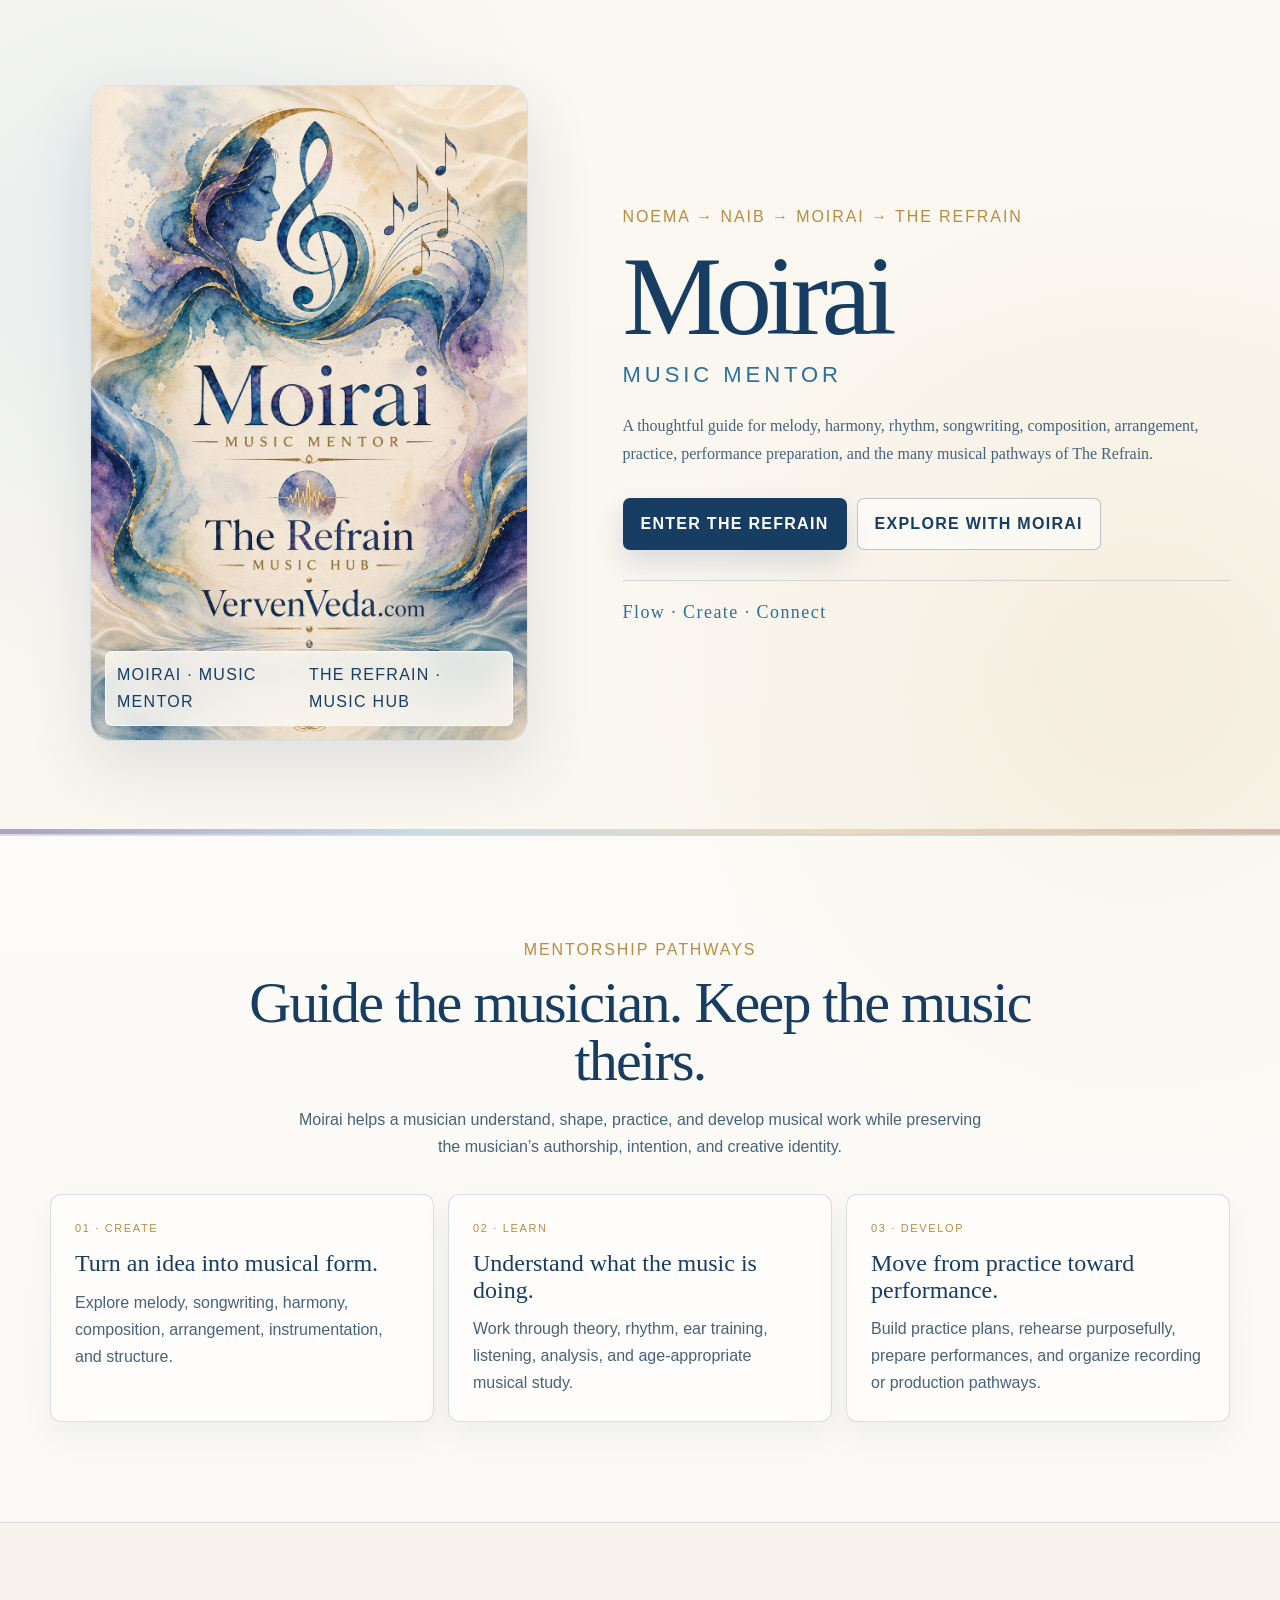
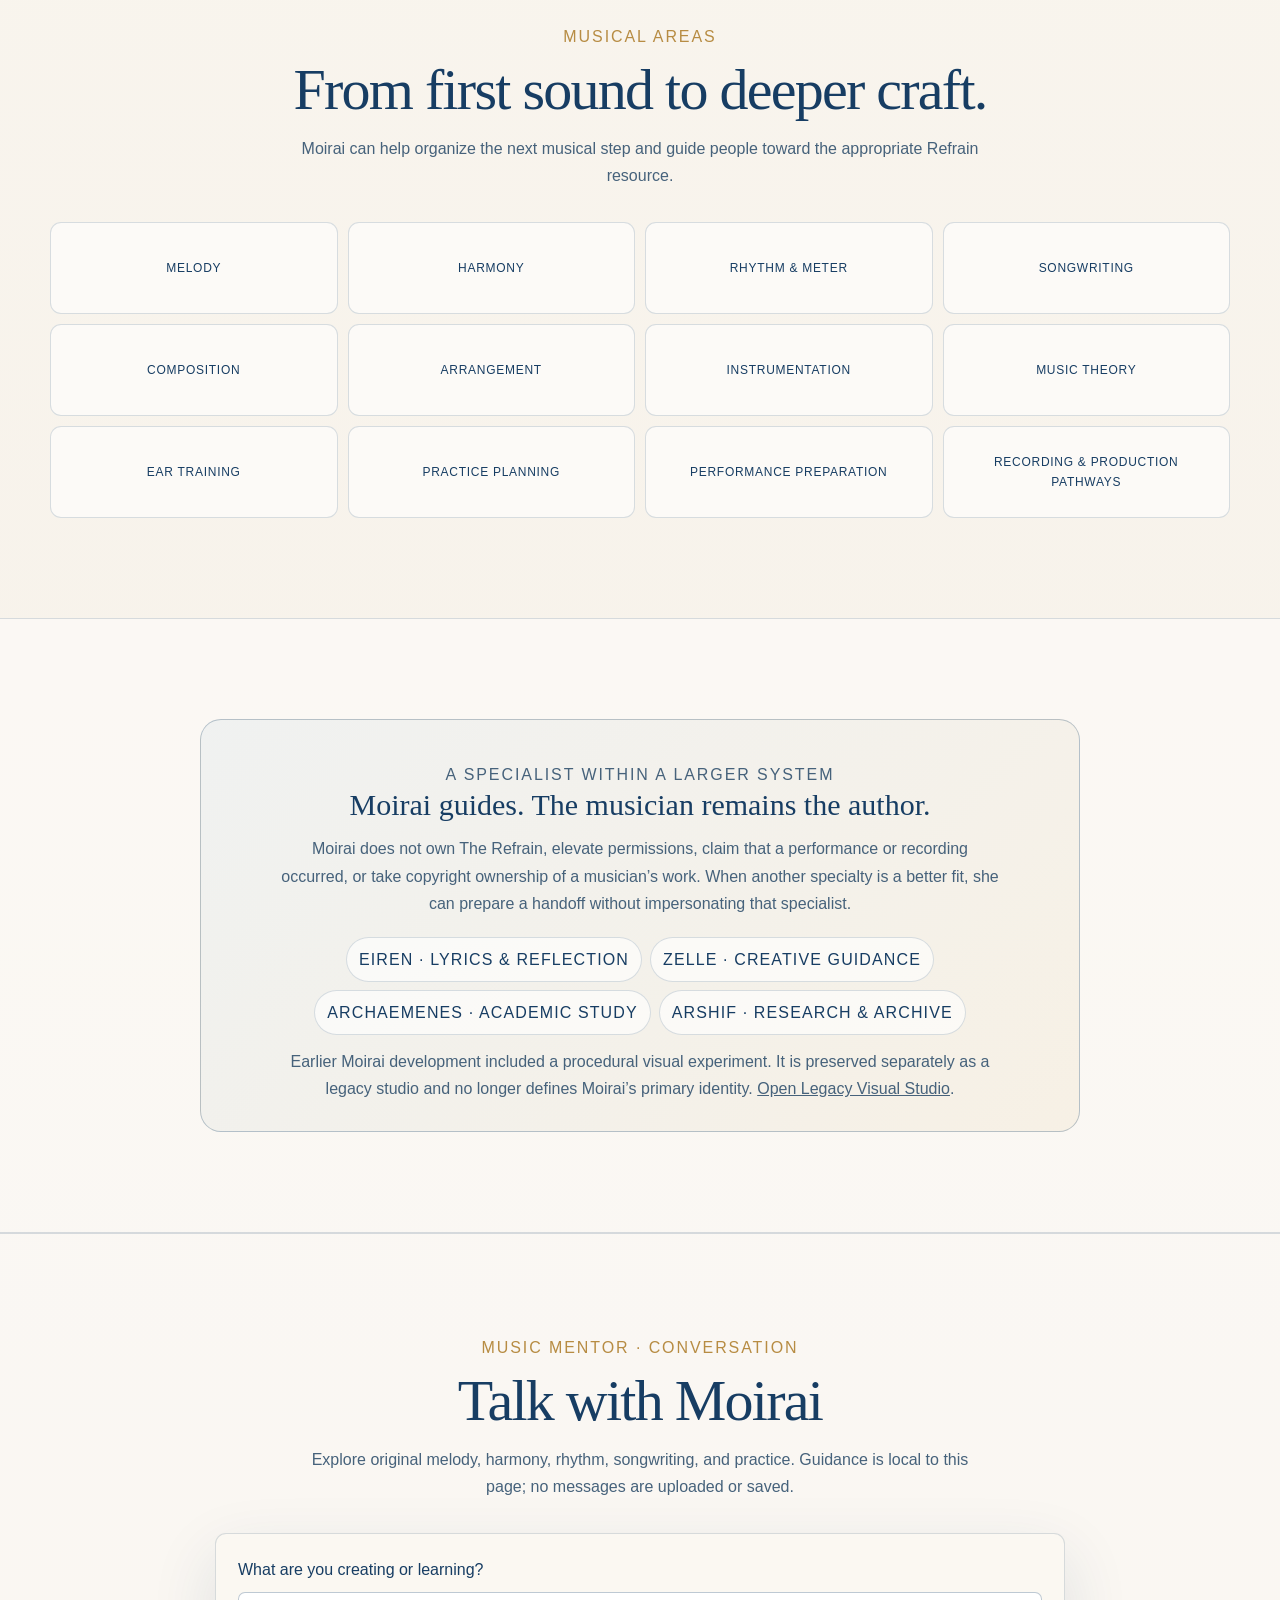
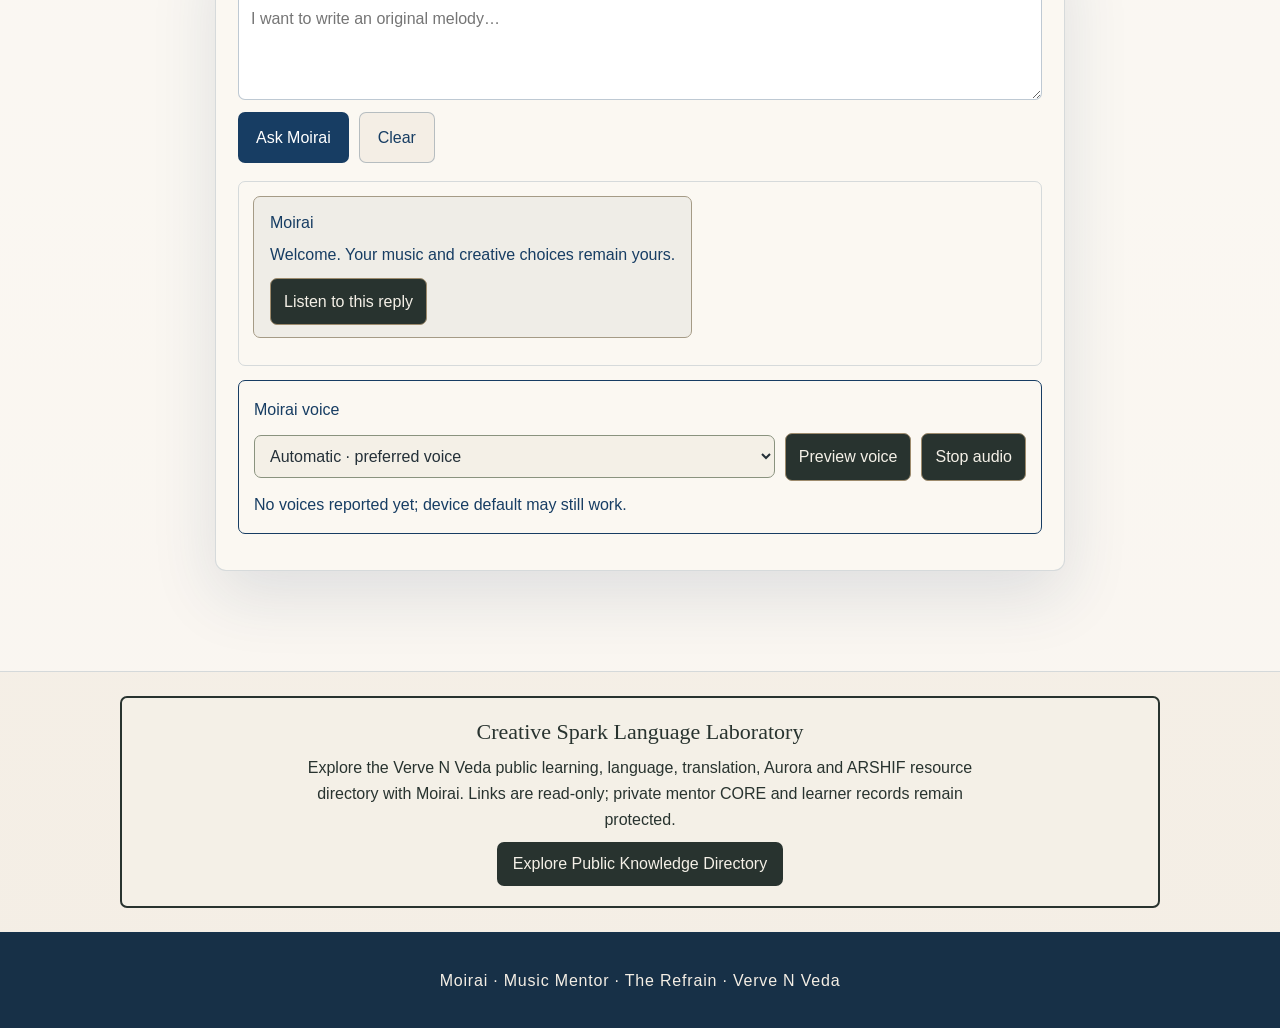
==== index.html @ bc96f870 "Upgrade Creative Spark Q&A source hub to audited v1.1.0 with pinned SHA-384" ====
<!doctype html>
<html lang="en">
<head>
<meta charset="utf-8">
<meta name="viewport" content="width=device-width,initial-scale=1">
<meta name="description" content="Moirai — Music Mentor of The Refrain. Guidance for melody, harmony, rhythm, songwriting, composition, practice, performance preparation, recording pathways, and music research.">
<meta name="theme-color" content="#f4eee5">
<meta name="color-scheme" content="light">
<title>Moirai · Music Mentor · The Refrain</title>
<style>
:root{
  --paper:#f4eee5;
  --paper-2:#fbf8f2;
  --ink:#173d63;
  --ink-soft:#46627b;
  --blue:#2c6f97;
  --blue-pale:#c7dce7;
  --gold:#b78c43;
  --gold-pale:#eadab7;
  --lavender:#aaa0cb;
  --rose:#d9b7aa;
  --line:rgba(23,61,99,.16);
  --line-strong:rgba(23,61,99,.28);
  --shadow:0 24px 66px rgba(23,61,99,.12);
  --radius:11px;
  --radius-large:21px;
  --max:1180px;
  --serif:Georgia,"Times New Roman",serif;
  --sans:"Avenir Next","Segoe UI Variable Text","Segoe UI",Helvetica,Arial,sans-serif;
}
*{box-sizing:border-box}
html{scroll-behavior:smooth;scroll-padding-top:88px}
body{
  margin:0;
  min-width:300px;
  min-height:100vh;
  color:var(--ink);
  background:
    radial-gradient(circle at 11% 6%,rgba(199,220,231,.38),transparent 28rem),
    radial-gradient(circle at 89% 16%,rgba(234,218,183,.32),transparent 30rem),
    linear-gradient(180deg,var(--paper-2),var(--paper));
  font-family:var(--sans);
  font-size:16px;
  line-height:1.7;
  -webkit-font-smoothing:antialiased;
}
a{color:inherit}
button{font:inherit}
img{max-width:100%}
::selection{background:var(--gold-pale);color:var(--ink)}
:focus-visible{outline:3px solid var(--gold);outline-offset:3px}
.wrap{width:min(calc(100% - 32px),var(--max));margin-inline:auto}
.skip-link{
  position:fixed;left:14px;top:14px;z-index:2000;
  transform:translateY(-170%);padding:10px 14px;border-radius:7px;
  color:#fff;background:var(--ink);text-decoration:none
}
.skip-link:focus{transform:none}

/* Header */
.site-header{
  position:sticky;top:0;z-index:1000;
  border-bottom:1px solid var(--line);
  background:rgba(244,238,229,.92);
  backdrop-filter:blur(16px);
}
.header-inner{
  min-height:66px;
  display:grid;
  grid-template-columns:minmax(210px,1fr) auto minmax(210px,1fr);
  align-items:center;
  gap:14px;
}
.brand{
  justify-self:start;display:inline-flex;align-items:center;gap:11px;
  text-decoration:none;min-width:0
}
.brand-mark{
  width:44px;height:44px;display:grid;place-items:center;flex:0 0 44px;
  border:1px solid var(--gold);border-radius:50%;
  color:var(--ink);background:rgba(255,255,255,.62);
  font:500 22px/1 var(--serif);
  box-shadow:0 8px 24px rgba(23,61,99,.07)
}
.brand-copy{display:grid;line-height:1.05}
.brand-copy strong{font:500 18px var(--serif);letter-spacing:.03em}
.brand-copy small{margin-top:5px;color:var(--blue);font-size:10px;letter-spacing:.14em;text-transform:uppercase}
.site-identity{justify-self:center;text-align:center;text-decoration:none}
.site-identity strong{
  display:block;font:500 13px var(--serif);
  letter-spacing:.18em;text-transform:uppercase
}
.site-identity small{
  display:block;margin-top:4px;color:var(--gold);
  font-size:10px;letter-spacing:.13em;text-transform:uppercase
}
.header-actions{justify-self:end;display:flex;align-items:center;gap:6px}
.header-link{
  display:inline-flex;align-items:center;min-height:38px;padding:7px 10px;
  border:1px solid var(--line);border-radius:7px;
  background:rgba(255,255,255,.46);text-decoration:none;
  font-size:10px;letter-spacing:.1em;text-transform:uppercase
}
.header-link:hover{border-color:var(--gold);background:#fff}

/* Hero */
.hero{position:relative;overflow:hidden;border-bottom:1px solid var(--line)}
.hero::after{
  content:"";position:absolute;inset:auto 0 0;height:5px;
  background:linear-gradient(90deg,var(--lavender),var(--blue-pale),var(--gold-pale),var(--rose))
}
.hero-grid{
  min-height:calc(100svh - 66px);
  display:grid;
  grid-template-columns:minmax(0,.92fr) minmax(380px,1.08fr);
  gap:55px;align-items:center;padding:66px 0 74px
}
.art-card{
  position:relative;overflow:hidden;border:1px solid var(--line);
  border-radius:var(--radius-large);background:#fff;
  box-shadow:var(--shadow)
}
.art-card img{display:block;width:100%;height:auto}
.art-note{
  position:absolute;left:14px;right:14px;bottom:14px;
  display:flex;justify-content:space-between;gap:14px;
  padding:9px 11px;border:1px solid rgba(255,255,255,.7);border-radius:7px;
  color:#173d63;background:rgba(250,247,241,.88);backdrop-filter:blur(10px);
  font-size:10px;letter-spacing:.08em;text-transform:uppercase
}
.hero-copy{max-width:640px}
.eyebrow,.kicker{
  margin:0;color:var(--gold);font-size:11px;letter-spacing:.2em;text-transform:uppercase
}
.hero h1{
  margin:17px 0 0;
  font:500 clamp(58px,9vw,112px)/.86 var(--serif);
  letter-spacing:-.055em
}
.hero h1 span{
  display:block;margin-top:17px;color:var(--blue);
  font:500 clamp(16px,2vw,22px)/1.25 var(--sans);
  letter-spacing:.18em;text-transform:uppercase
}
.hero-lead{
  max-width:620px;margin:24px 0 0;color:var(--ink-soft);
  font:400 clamp(17px,1.8vw,21px)/1.75 var(--serif)
}
.hero-actions{display:flex;flex-wrap:wrap;gap:10px;margin-top:30px}
.button{
  min-height:48px;display:inline-flex;align-items:center;justify-content:center;
  padding:11px 17px;border:1px solid transparent;border-radius:7px;
  text-decoration:none;font-size:11px;font-weight:600;letter-spacing:.08em;text-transform:uppercase;
  transition:transform .16s ease,border-color .16s ease,background .16s ease
}
.button:hover{transform:translateY(-2px)}
.button-primary{color:#fff;background:var(--ink);box-shadow:0 12px 28px rgba(23,61,99,.15)}
.button-secondary{border-color:var(--line-strong);background:rgba(255,255,255,.55)}
.hero-flow{
  margin-top:30px;padding-top:21px;border-top:1px solid var(--line);
  color:var(--blue);font:500 18px var(--serif);letter-spacing:.08em
}

/* Sections */
.section{padding:clamp(66px,8vw,100px) 0}
.section-alt{
  border-block:1px solid var(--line);
  background:rgba(255,255,255,.42)
}
.section-head{max-width:820px;margin:0 auto 33px;text-align:center}
.section-head h2{
  margin:11px 0 0;font:500 clamp(34px,5vw,58px)/1 var(--serif);
  letter-spacing:-.03em
}
.section-head p:last-child{
  max-width:690px;margin:16px auto 0;color:var(--ink-soft)
}
.path-grid{
  display:grid;grid-template-columns:repeat(3,minmax(0,1fr));
  gap:14px
}
.path-card{
  min-height:220px;padding:24px;border:1px solid var(--line);
  border-radius:var(--radius);background:rgba(255,255,255,.62);
  box-shadow:0 14px 33px rgba(23,61,99,.06)
}
.path-card .num{
  color:var(--gold);font-size:11px;letter-spacing:.15em;text-transform:uppercase
}
.path-card h3{margin:13px 0 0;font:500 24px/1.1 var(--serif)}
.path-card p{margin:12px 0 0;color:var(--ink-soft)}
.capabilities{
  display:grid;grid-template-columns:repeat(4,minmax(0,1fr));gap:10px
}
.capability{
  min-height:92px;display:flex;align-items:center;justify-content:center;text-align:center;
  padding:15px;border:1px solid var(--line);border-radius:var(--radius);
  background:rgba(255,255,255,.58);
  font-size:12px;letter-spacing:.06em;text-transform:uppercase
}
.boundary-card{
  max-width:880px;margin:auto;padding:28px;border:1px solid var(--line-strong);
  border-radius:var(--radius-large);
  background:linear-gradient(135deg,rgba(199,220,231,.22),rgba(234,218,183,.22));
  text-align:center
}
.boundary-card h3{margin:0;font:500 30px var(--serif)}
.boundary-card p{max-width:720px;margin:13px auto 0;color:var(--ink-soft)}
.link-row{display:flex;justify-content:center;flex-wrap:wrap;gap:8px;margin-top:20px}
.pill{
  display:inline-flex;align-items:center;min-height:38px;padding:8px 12px;
  border:1px solid var(--line);border-radius:999px;background:rgba(255,255,255,.62);
  text-decoration:none;font-size:11px;letter-spacing:.07em;text-transform:uppercase
}
.pill:hover{border-color:var(--gold);background:#fff}
.legacy-note{
  max-width:760px;margin:26px auto 0;color:#65798b;text-align:center;font-size:12px
}
footer{
  padding:34px 16px;border-top:1px solid var(--line);
  color:#6a7e8f;text-align:center;font-size:11px;letter-spacing:.05em
}

@media(max-width:920px){
  .header-inner{grid-template-columns:1fr auto}
  .site-identity{display:none}
  .hero-grid{grid-template-columns:1fr;min-height:auto}
  .art-card{max-width:650px;margin:auto}
  .hero-copy{text-align:center;margin:auto}
  .hero-actions{justify-content:center}
  .capabilities{grid-template-columns:repeat(2,1fr)}
}
@media(max-width:720px){
  .path-grid{grid-template-columns:1fr}
  .header-actions .header-link:first-child{display:none}
}
@media(max-width:520px){
  .brand-copy small{display:none}
  .header-link{padding-inline:8px}
  .capabilities{grid-template-columns:1fr}
  .art-note{position:static;border:0;border-radius:0;background:#fff}
}
@media(prefers-reduced-motion:reduce){
  html{scroll-behavior:auto}
  .button{transition:none}
}

/* Academy content typography: shared ecosystem UI is intentionally excluded. */
main :is(p,li,label,input,textarea,button,select,a,.eyebrow,.kicker,.art-note){font-size:max(16px,1em)}
main :is(.eyebrow,.kicker){font-size:16px;letter-spacing:.12em}
main .hero h1{font-size:clamp(58px,9vw,112px)}
main .hero h1 span{font-size:clamp(16px,2vw,22px)}
footer{background:#173047;color:#f4eee5;font-size:16px}
</style>
</head>
<body>
<a class="skip-link" href="#main">Skip to content</a>


<main id="main">
  <section class="hero">
    <div class="wrap hero-grid">
      <figure class="art-card">
        <img src="assets/moirai-the-refrain.png" alt="Watercolor identity artwork for Moirai, Music Mentor, and The Refrain Music Hub">
        <figcaption class="art-note">
          <span>Moirai · Music Mentor</span>
          <span>The Refrain · Music Hub</span>
        </figcaption>
      </figure>

      <div class="hero-copy">
        <p class="eyebrow">Noema → NAIB → Moirai → The Refrain</p>
        <h1>Moirai <span>Music Mentor</span></h1>
        <p class="hero-lead">
          A thoughtful guide for melody, harmony, rhythm, songwriting, composition,
          arrangement, practice, performance preparation, and the many musical pathways
          of The Refrain.
        </p>
        <div class="hero-actions">
          <a class="button button-primary" href="https://vervenveda.com/the_refrain.github.io/">Enter The Refrain</a>
          <a class="button button-secondary" href="#pathways">Explore with Moirai</a>
        </div>
        <div class="hero-flow">Flow · Create · Connect</div>
      </div>
    </div>
  </section>

  <section class="section section-alt" id="pathways">
    <div class="wrap">
      <div class="section-head">
        <p class="kicker">Mentorship pathways</p>
        <h2>Guide the musician. Keep the music theirs.</h2>
        <p>
          Moirai helps a musician understand, shape, practice, and develop musical work
          while preserving the musician’s authorship, intention, and creative identity.
        </p>
      </div>

      <div class="path-grid">
        <article class="path-card">
          <div class="num">01 · Create</div>
          <h3>Turn an idea into musical form.</h3>
          <p>Explore melody, songwriting, harmony, composition, arrangement, instrumentation, and structure.</p>
        </article>

        <article class="path-card">
          <div class="num">02 · Learn</div>
          <h3>Understand what the music is doing.</h3>
          <p>Work through theory, rhythm, ear training, listening, analysis, and age-appropriate musical study.</p>
        </article>

        <article class="path-card">
          <div class="num">03 · Develop</div>
          <h3>Move from practice toward performance.</h3>
          <p>Build practice plans, rehearse purposefully, prepare performances, and organize recording or production pathways.</p>
        </article>
      </div>
    </div>
  </section>

  <section class="section" id="capabilities">
    <div class="wrap">
      <div class="section-head">
        <p class="kicker">Musical areas</p>
        <h2>From first sound to deeper craft.</h2>
        <p>
          Moirai can help organize the next musical step and guide people toward
          the appropriate Refrain resource.
        </p>
      </div>

      <div class="capabilities" aria-label="Moirai capabilities">
        <div class="capability">Melody</div>
        <div class="capability">Harmony</div>
        <div class="capability">Rhythm & Meter</div>
        <div class="capability">Songwriting</div>
        <div class="capability">Composition</div>
        <div class="capability">Arrangement</div>
        <div class="capability">Instrumentation</div>
        <div class="capability">Music Theory</div>
        <div class="capability">Ear Training</div>
        <div class="capability">Practice Planning</div>
        <div class="capability">Performance Preparation</div>
        <div class="capability">Recording & Production Pathways</div>
      </div>
    </div>
  </section>

  <section class="section section-alt" id="network">
    <div class="wrap">
      <div class="boundary-card">
        <p class="kicker">A specialist within a larger system</p>
        <h3>Moirai guides. The musician remains the author.</h3>
        <p>
          Moirai does not own The Refrain, elevate permissions, claim that a performance or
          recording occurred, or take copyright ownership of a musician’s work. When another
          specialty is a better fit, she can prepare a handoff without impersonating that specialist.
        </p>

        <div class="link-row" aria-label="Related specialist pathways">
          <a class="pill" href="https://artist1970.github.io/Eiren.github.io/">Eiren · Lyrics & Reflection</a>
          <a class="pill" href="https://artist1970.github.io/Zelle.github.io/">Zelle · Creative Guidance</a>
          <a class="pill" href="https://artist1970.github.io/Archaemenes.github.io/">Archaemenes · Academic Study</a>
          <a class="pill" href="https://vervenveda.com/Arshif.github.io/">ARSHIF · Research & Archive</a>
        </div>

        <p class="legacy-note">
          Earlier Moirai development included a procedural visual experiment.
          It is preserved separately as a legacy studio and no longer defines Moirai’s primary identity.
          <a href="legacy-image-generator.html">Open Legacy Visual Studio</a>.
        </p>
      </div>
    </div>
  </section>
<section class="section section-alt" id="moirai-chat" aria-labelledby="moirai-chat-title">
<div class="wrap" style="max-width:850px">
<div class="section-head"><p class="kicker">Music mentor · conversation</p><h2 id="moirai-chat-title">Talk with Moirai</h2><p>Explore original melody, harmony, rhythm, songwriting, and practice. Guidance is local to this page; no messages are uploaded or saved.</p></div>
<div style="padding:22px;background:var(--paper-2);border:1px solid var(--line);border-radius:11px;box-shadow:var(--shadow)">
<label for="moirai-message" style="display:block;margin-bottom:9px">What are you creating or learning?</label>
<textarea id="moirai-message" rows="3" maxlength="1000" style="display:block;width:100%;padding:12px;border:1px solid var(--line-strong);border-radius:7px;background:#fff;color:var(--ink);font:inherit" placeholder="I want to write an original melody…"></textarea>
<div style="display:flex;flex-wrap:wrap;gap:10px;margin-top:12px">
<button type="button" id="moirai-ask" style="padding:11px 18px;border:0;border-radius:7px;background:var(--ink);color:#fff;cursor:pointer">Ask Moirai</button>
<button type="button" id="moirai-clear" style="padding:11px 18px;border:1px solid var(--line-strong);border-radius:7px;background:var(--paper);color:var(--ink);cursor:pointer">Clear</button>
</div>
<div id="moirai-answer" role="status" aria-live="polite" style="margin-top:18px;padding:14px;border:1px solid var(--line);border-radius:7px">Welcome. Your music and creative choices remain yours.</div>
</div></div></section>

<section id="mentor-language-laboratory" aria-label="Shared AI mentor public knowledge directory" style="margin:24px auto;max-width:1040px;padding:20px;border:2px solid #28332f;border-radius:7px;background:#f4f0e7;color:#28332f;font:400 16px/1.6 Nunito,Arial,sans-serif;text-align:center">
  <p style="margin:0;font:400 22px/1.3 Cinzel,Georgia,serif">Creative Spark Language Laboratory</p>
  <p style="margin:9px auto 0;max-width:720px">Explore the Verve N Veda public learning, language, translation, Aurora and ARSHIF resource directory with Moirai. Links are read-only; private mentor CORE and learner records remain protected.</p>
  <a href="https://artist1970.github.io/creative-spark.github.io/language-laboratory/?mentor=moirai" style="display:inline-block;margin-top:10px;padding:10px 16px;border-radius:7px;background:#28332f;color:#f4f0e7;font:400 16px/1.5 Nunito,Arial,sans-serif;text-decoration:none">Explore Public Knowledge Directory</a>
</section>
</main>

<footer>
  Moirai · Music Mentor · The Refrain · Verve N Veda
</footer>
<script src="moirai-conversation-v1.js"></script>
<script src="mentor-chat-voice-v1.js"></script>
<script src="https://vervenveda.com/assets/vnv-header-autopopulate.js"></script>
<script>VNV_HEADER.mount({title:"Moirai",subtitle:"Khaemenes Academy · Music Mentor",home:"https://vervenveda.com/"});</script>
<script src="https://vervenveda.com/assets/vnv-ticker-autopopulate.js"></script>
<script>VNV_TICKER.autoPopulate({label:"Moirai · Quick Links",max:14});</script>
<script src="https://vervenveda.com/assets/vnv-333-ticker.js"></script>
<script src="https://vervenveda.com/assets/vnv-ecosystem-toolbar.js"></script>
<script src="https://artist1970.github.io/creative-spark.github.io/language-laboratory/releases/mentor-language-hub-1.1.0.js" data-mentor-id="moirai" integrity="sha384-5/H8zMx3qlWdUBHXL/Xn/mPOl9AXHBY4d1w7nGOwU0jylHoO/mecz9aEjxRhQ6WY" crossorigin="anonymous" referrerpolicy="no-referrer" defer></script>
</body>
</html>
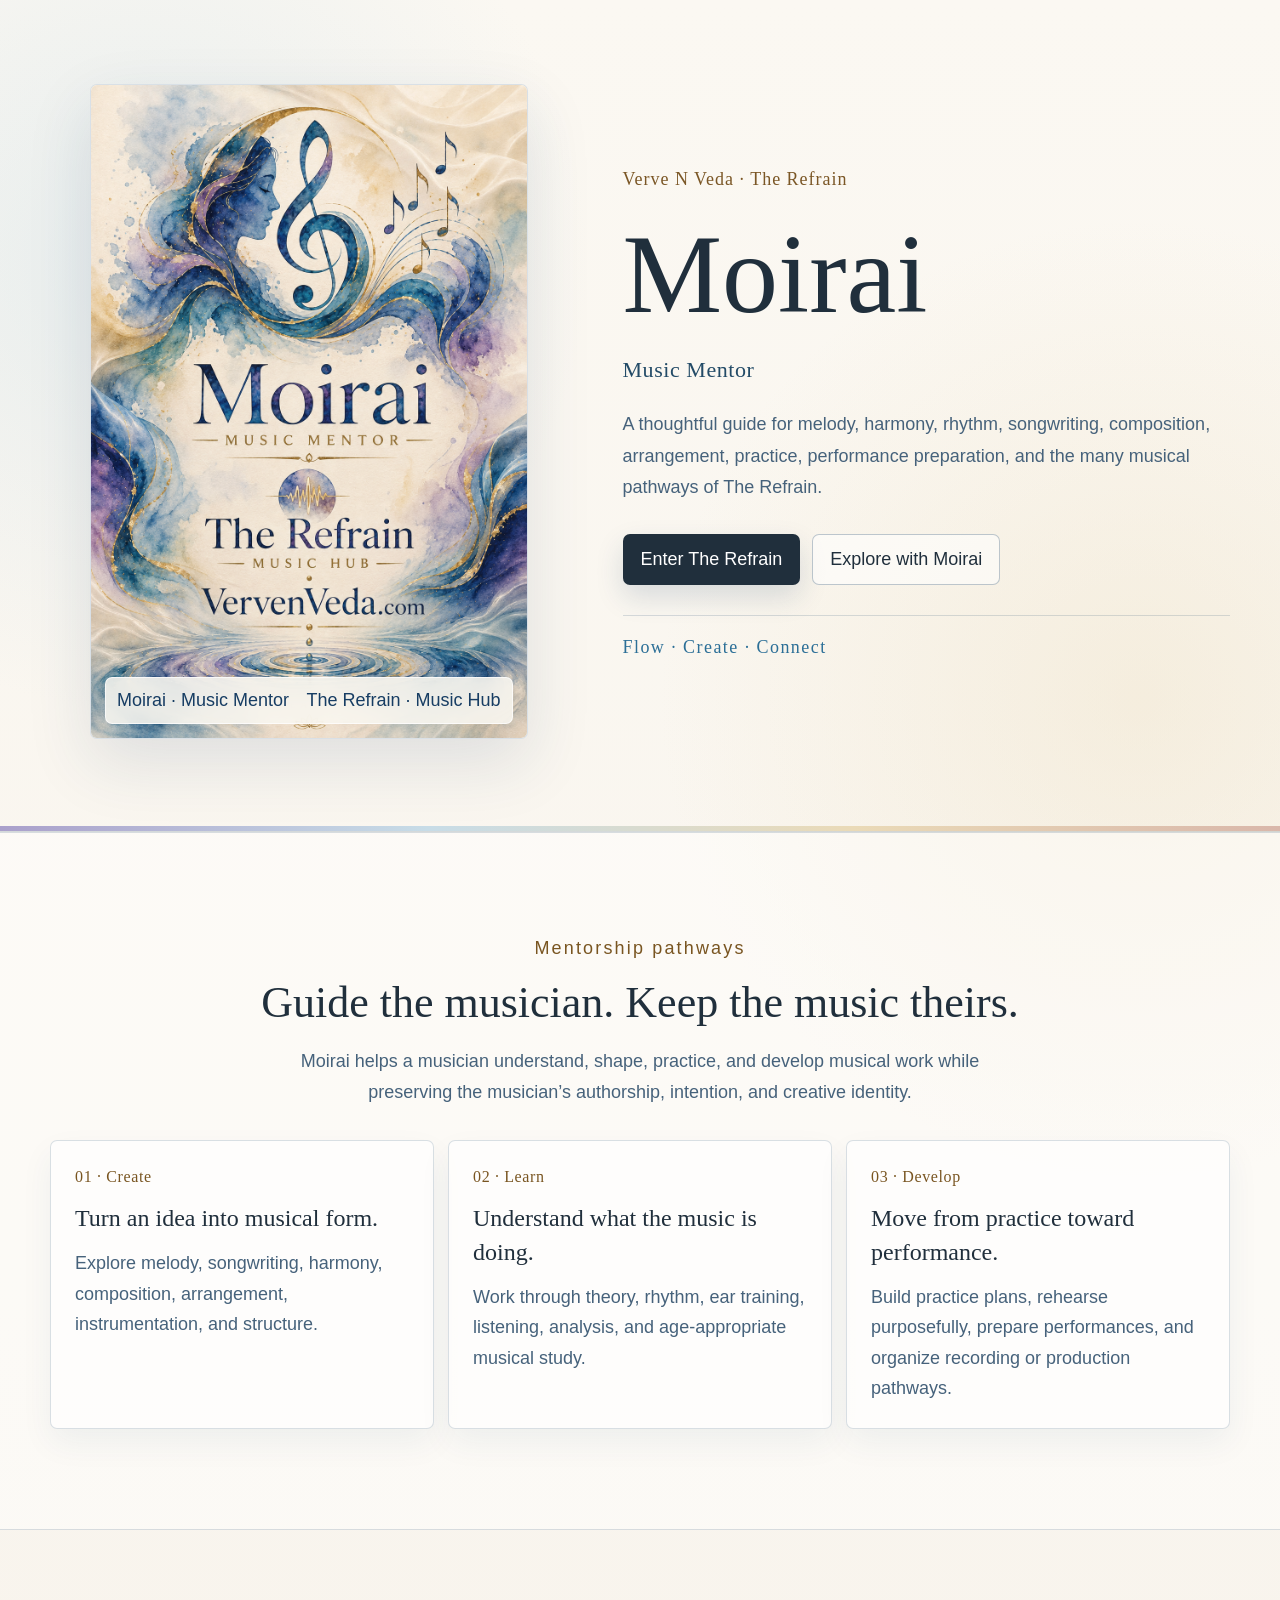
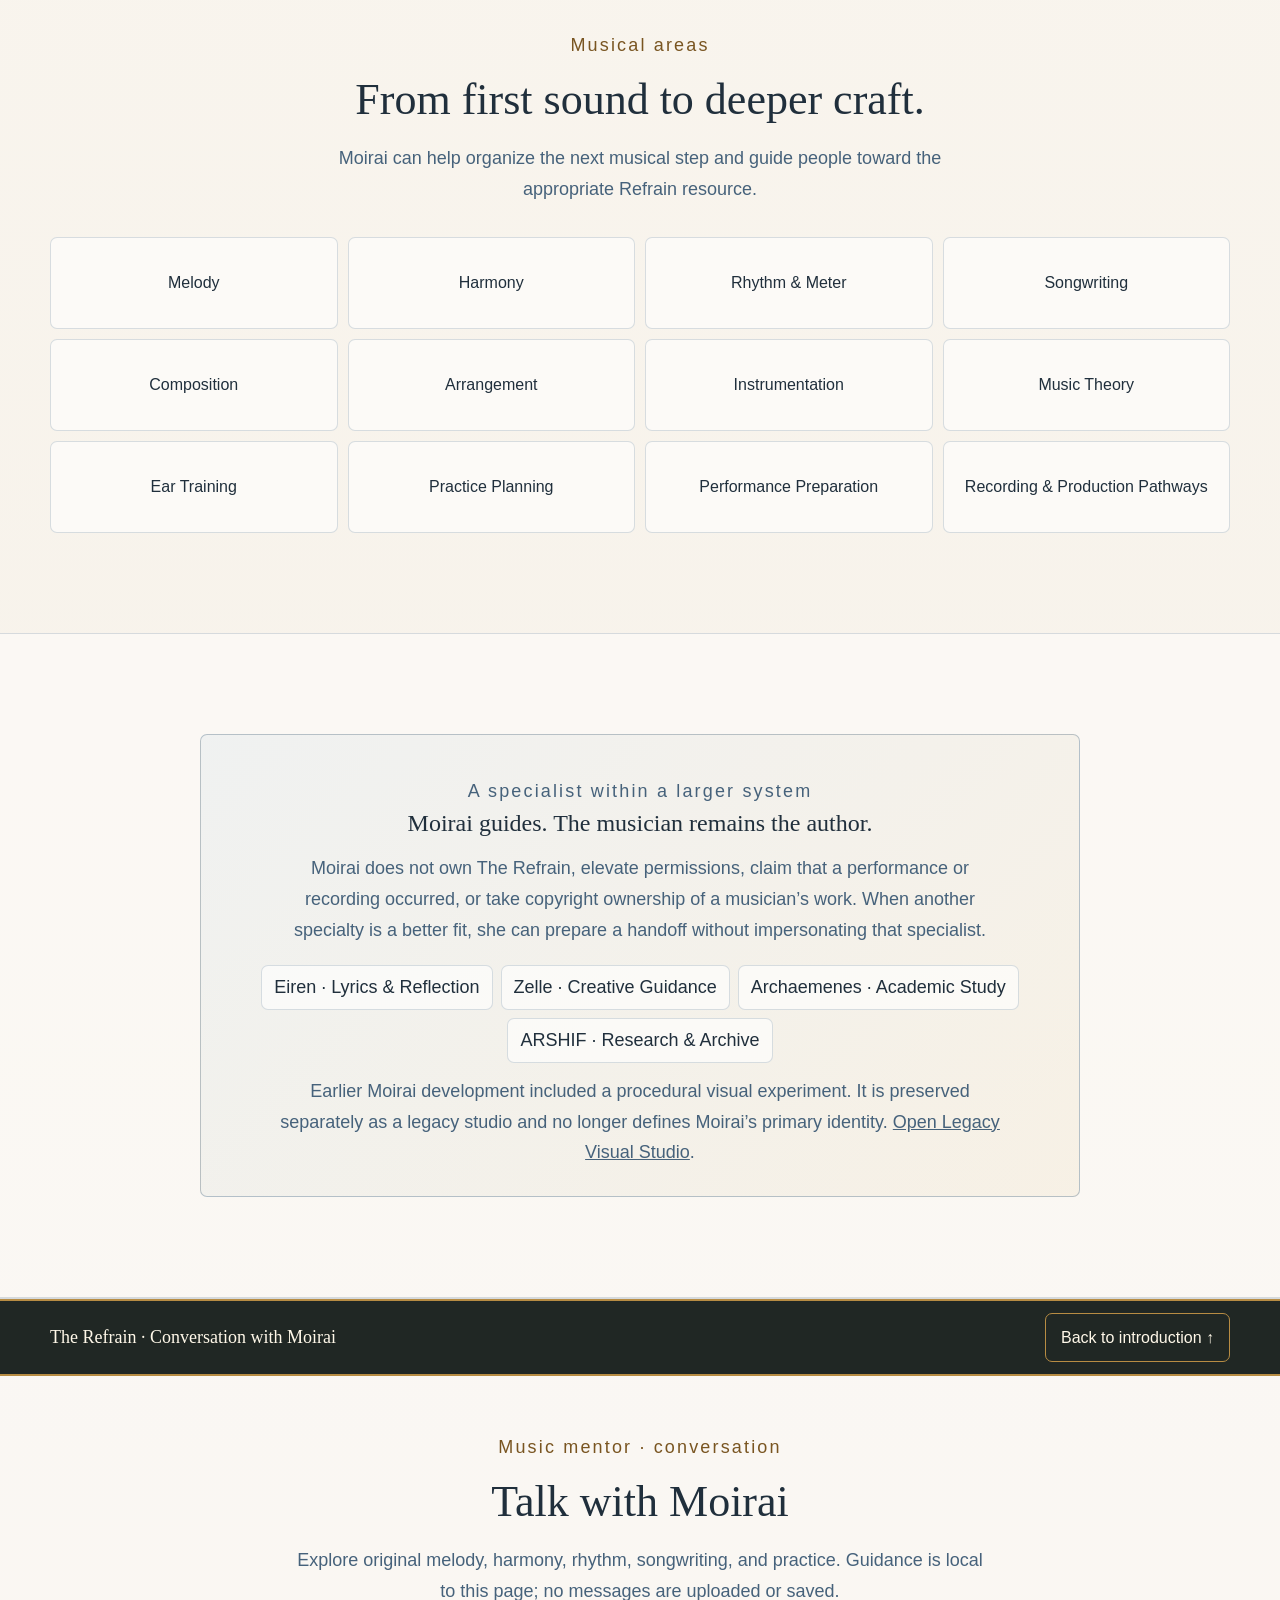
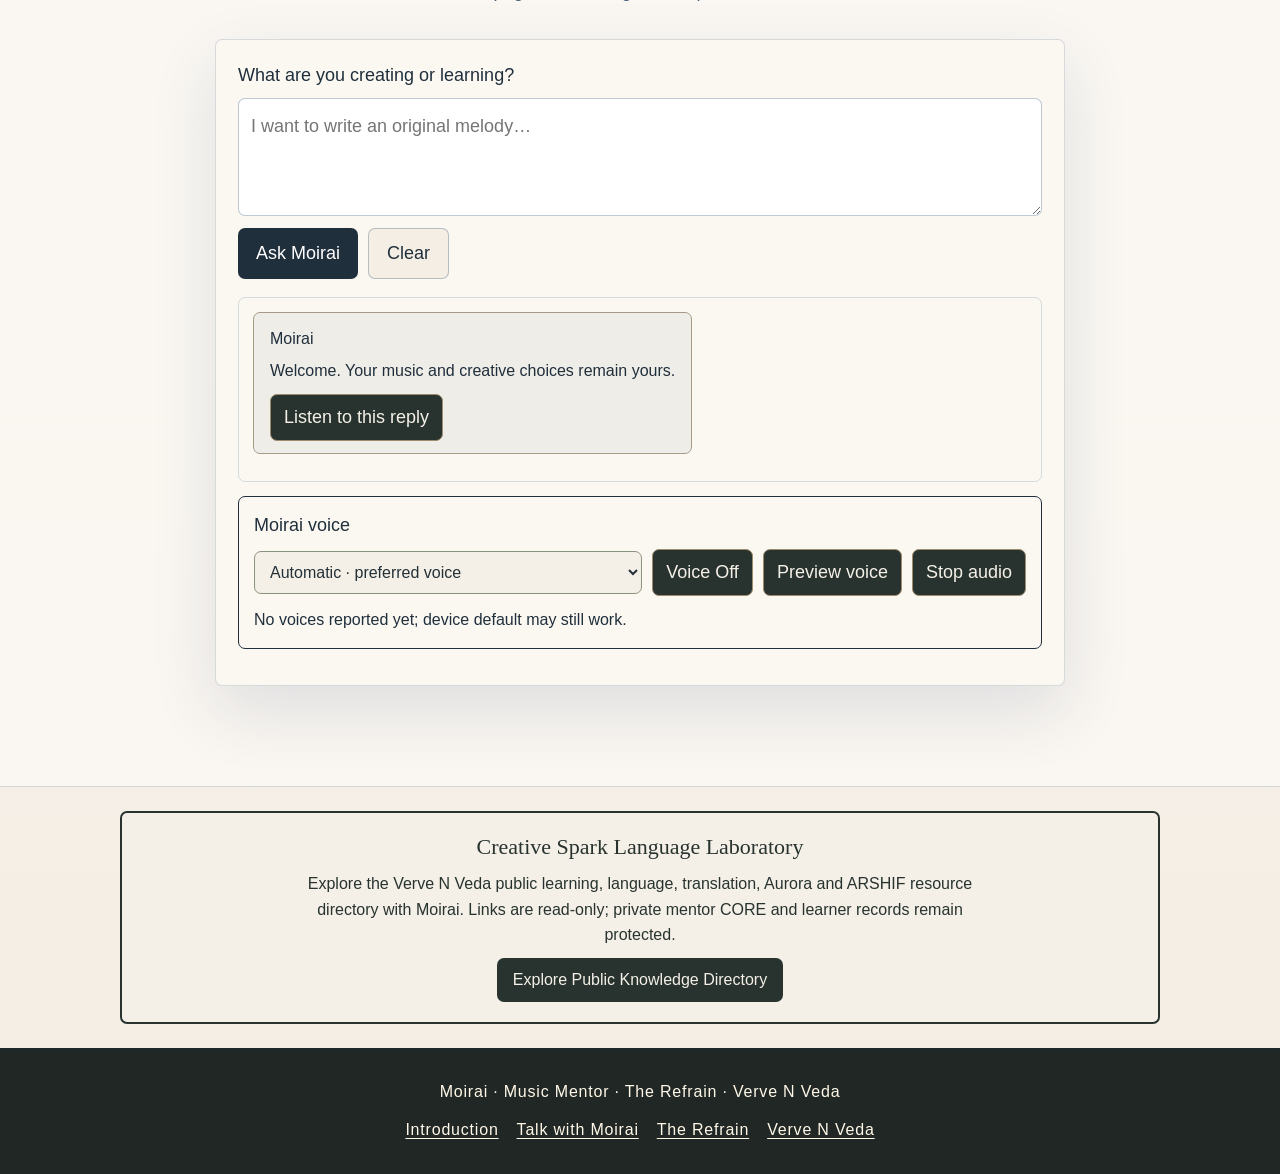
==== commit c0b2ead3: "style(moirai): clean public hero, sticky chat anchor, footer and public reference loader" ====
--- a/index.html
+++ b/index.html
@@ -252,13 +252,14 @@
 main .hero h1 span{font-size:clamp(16px,2vw,22px)}
 footer{background:#173047;color:#f4eee5;font-size:16px}
 </style>
+<link rel="stylesheet" href="styles/moirai-landing-refinement-v1.css">
 </head>
 <body>
 <a class="skip-link" href="#main">Skip to content</a>
 
 
 <main id="main">
-  <section class="hero">
+  <section class="hero" id="moirai-introduction">
     <div class="wrap hero-grid">
       <figure class="art-card">
         <img src="assets/moirai-the-refrain.png" alt="Watercolor identity artwork for Moirai, Music Mentor, and The Refrain Music Hub">
@@ -269,7 +270,7 @@
       </figure>
 
       <div class="hero-copy">
-        <p class="eyebrow">Noema → NAIB → Moirai → The Refrain</p>
+        <p class="eyebrow">Verve N Veda · The Refrain</p>
         <h1>Moirai <span>Music Mentor</span></h1>
         <p class="hero-lead">
           A thoughtful guide for melody, harmony, rhythm, songwriting, composition,
@@ -373,9 +374,10 @@
     </div>
   </section>
 <section class="section section-alt" id="moirai-chat" aria-labelledby="moirai-chat-title">
+<nav class="moirai-chat-anchor" aria-label="Music mentor conversation anchor"><span>The Refrain · Conversation with Moirai</span><a href="#moirai-introduction">Back to introduction ↑</a></nav>
 <div class="wrap" style="max-width:850px">
 <div class="section-head"><p class="kicker">Music mentor · conversation</p><h2 id="moirai-chat-title">Talk with Moirai</h2><p>Explore original melody, harmony, rhythm, songwriting, and practice. Guidance is local to this page; no messages are uploaded or saved.</p></div>
-<div style="padding:22px;background:var(--paper-2);border:1px solid var(--line);border-radius:11px;box-shadow:var(--shadow)">
+<div class="moirai-chat-shell" style="padding:22px;background:var(--paper-2);border:1px solid var(--line);border-radius:7px;box-shadow:var(--shadow)">
 <label for="moirai-message" style="display:block;margin-bottom:9px">What are you creating or learning?</label>
 <textarea id="moirai-message" rows="3" maxlength="1000" style="display:block;width:100%;padding:12px;border:1px solid var(--line-strong);border-radius:7px;background:#fff;color:var(--ink);font:inherit" placeholder="I want to write an original melody…"></textarea>
 <div style="display:flex;flex-wrap:wrap;gap:10px;margin-top:12px">
@@ -392,9 +394,16 @@
 </section>
 </main>
 
-<footer>
+<footer class="moirai-footer">
   Moirai · Music Mentor · The Refrain · Verve N Veda
+  <nav class="moirai-footer-nav" aria-label="Footer navigation">
+    <a href="#moirai-introduction">Introduction</a>
+    <a href="#moirai-chat">Talk with Moirai</a>
+    <a href="https://vervenveda.com/the_refrain.github.io/">The Refrain</a>
+    <a href="https://vervenveda.com/">Verve N Veda</a>
+  </nav>
 </footer>
+<script src="creative-spark-mentor-qa-v1.js"></script>
 <script src="moirai-conversation-v1.js"></script>
 <script src="mentor-chat-voice-v1.js"></script>
 <script src="https://vervenveda.com/assets/vnv-header-autopopulate.js"></script>
@@ -403,6 +412,5 @@
 <script>VNV_TICKER.autoPopulate({label:"Moirai · Quick Links",max:14});</script>
 <script src="https://vervenveda.com/assets/vnv-333-ticker.js"></script>
 <script src="https://vervenveda.com/assets/vnv-ecosystem-toolbar.js"></script>
-<script src="https://artist1970.github.io/creative-spark.github.io/language-laboratory/releases/mentor-language-hub-1.1.0.js" data-mentor-id="moirai" integrity="sha384-5/H8zMx3qlWdUBHXL/Xn/mPOl9AXHBY4d1w7nGOwU0jylHoO/mecz9aEjxRhQ6WY" crossorigin="anonymous" referrerpolicy="no-referrer" defer></script>
 </body>
 </html>
--- a/styles/moirai-landing-refinement-v1.css
+++ b/styles/moirai-landing-refinement-v1.css
@@ -0,0 +1,33 @@
+/* Moirai · VNV/KA landing refinement · public-only */
+:root{--radius:7px;--radius-large:7px;--serif:"Cinzel",Georgia,serif;--sans:"Nunito","Brandon Grotesque","Avenir Next",Arial,sans-serif;--ink:#202f3c}
+body{font:400 18px/1.7 var(--sans);color:#202f3c}
+.hero-grid{min-height:max(640px,calc(100svh - 90px));gap:clamp(24px,5vw,55px)}
+.hero .eyebrow{font:400 18px/1.5 var(--serif);color:#7b5726;letter-spacing:.055em;text-transform:none}
+.hero h1{font:400 clamp(48px,7vw,66px)/1.15 var(--serif);letter-spacing:0}
+.hero h1 span{font:400 clamp(20px,2.2vw,26px)/1.35 var(--serif);letter-spacing:.025em;text-transform:none;color:#234b67}
+.hero-lead{font:400 18px/1.75 var(--sans)}
+.hero-actions{gap:12px}
+.button,.pill{font:400 16px/1.5 var(--sans);letter-spacing:0;text-transform:none;border-radius:7px;min-height:44px}
+.art-note{font:400 16px/1.5 var(--sans);letter-spacing:0;text-transform:none;border-radius:7px}
+.art-card{border-radius:7px}
+.section-head h2{font:400 clamp(30px,4.2vw,44px)/1.26 var(--serif);letter-spacing:0}
+.section-head p,.path-card p,.boundary-card p{font:400 18px/1.7 var(--sans)}
+.kicker,.path-card .num{font:400 16px/1.5 var(--serif);letter-spacing:.04em;text-transform:none;color:#795521}
+.path-card,.boundary-card{border-radius:7px}
+.path-card h3,.boundary-card h3{font:400 24px/1.4 var(--serif)}
+.capability{font:400 16px/1.5 var(--sans);letter-spacing:0;text-transform:none;border-radius:7px}
+.legacy-note{font-size:16px;line-height:1.6}
+#moirai-chat{padding-top:0;scroll-margin-top:95px}
+.moirai-chat-anchor{position:sticky;top:0;z-index:20;display:flex;justify-content:space-between;align-items:center;gap:12px;flex-wrap:wrap;padding:12px max(18px,calc((100vw - 1180px)/2));background:#202724;color:#fff8e9;border-block:2px solid #b78c43}
+.moirai-chat-anchor span{font:400 18px/1.5 var(--serif)}
+.moirai-chat-anchor a{display:inline-flex;align-items:center;justify-content:center;min-height:44px;padding:10px 15px;border:1px solid #b78c43;color:#fff8e9;border-radius:7px;text-decoration:none;font-size:16px}
+#moirai-chat>.wrap{padding-top:clamp(30px,4.5vw,56px)}
+#moirai-chat label,#moirai-chat textarea,#moirai-chat button{font-size:18px;line-height:1.5}
+#moirai-chat button{min-height:44px}
+.moirai-chat-shell{border-radius:7px!important}
+.moirai-footer{background:#202724;color:#fff8e9;font-size:16px;line-height:1.65;padding:30px 14px;text-align:center}
+.moirai-footer-nav{display:flex;gap:10px 18px;flex-wrap:wrap;justify-content:center;margin-top:12px}
+.moirai-footer-nav a{font-size:16px;color:#fff8e9;text-decoration:underline;text-underline-offset:3px}
+@media(max-width:920px){.hero-grid{min-height:auto;padding-block:56px}.hero-copy{max-width:720px}.hero-actions{justify-content:center}}
+@media(max-width:650px){.moirai-chat-anchor{justify-content:center}.moirai-chat-anchor a{width:100%}.hero-actions{flex-direction:column}.hero-actions .button{width:100%}}
+@media(prefers-reduced-motion:reduce){html{scroll-behavior:auto}}
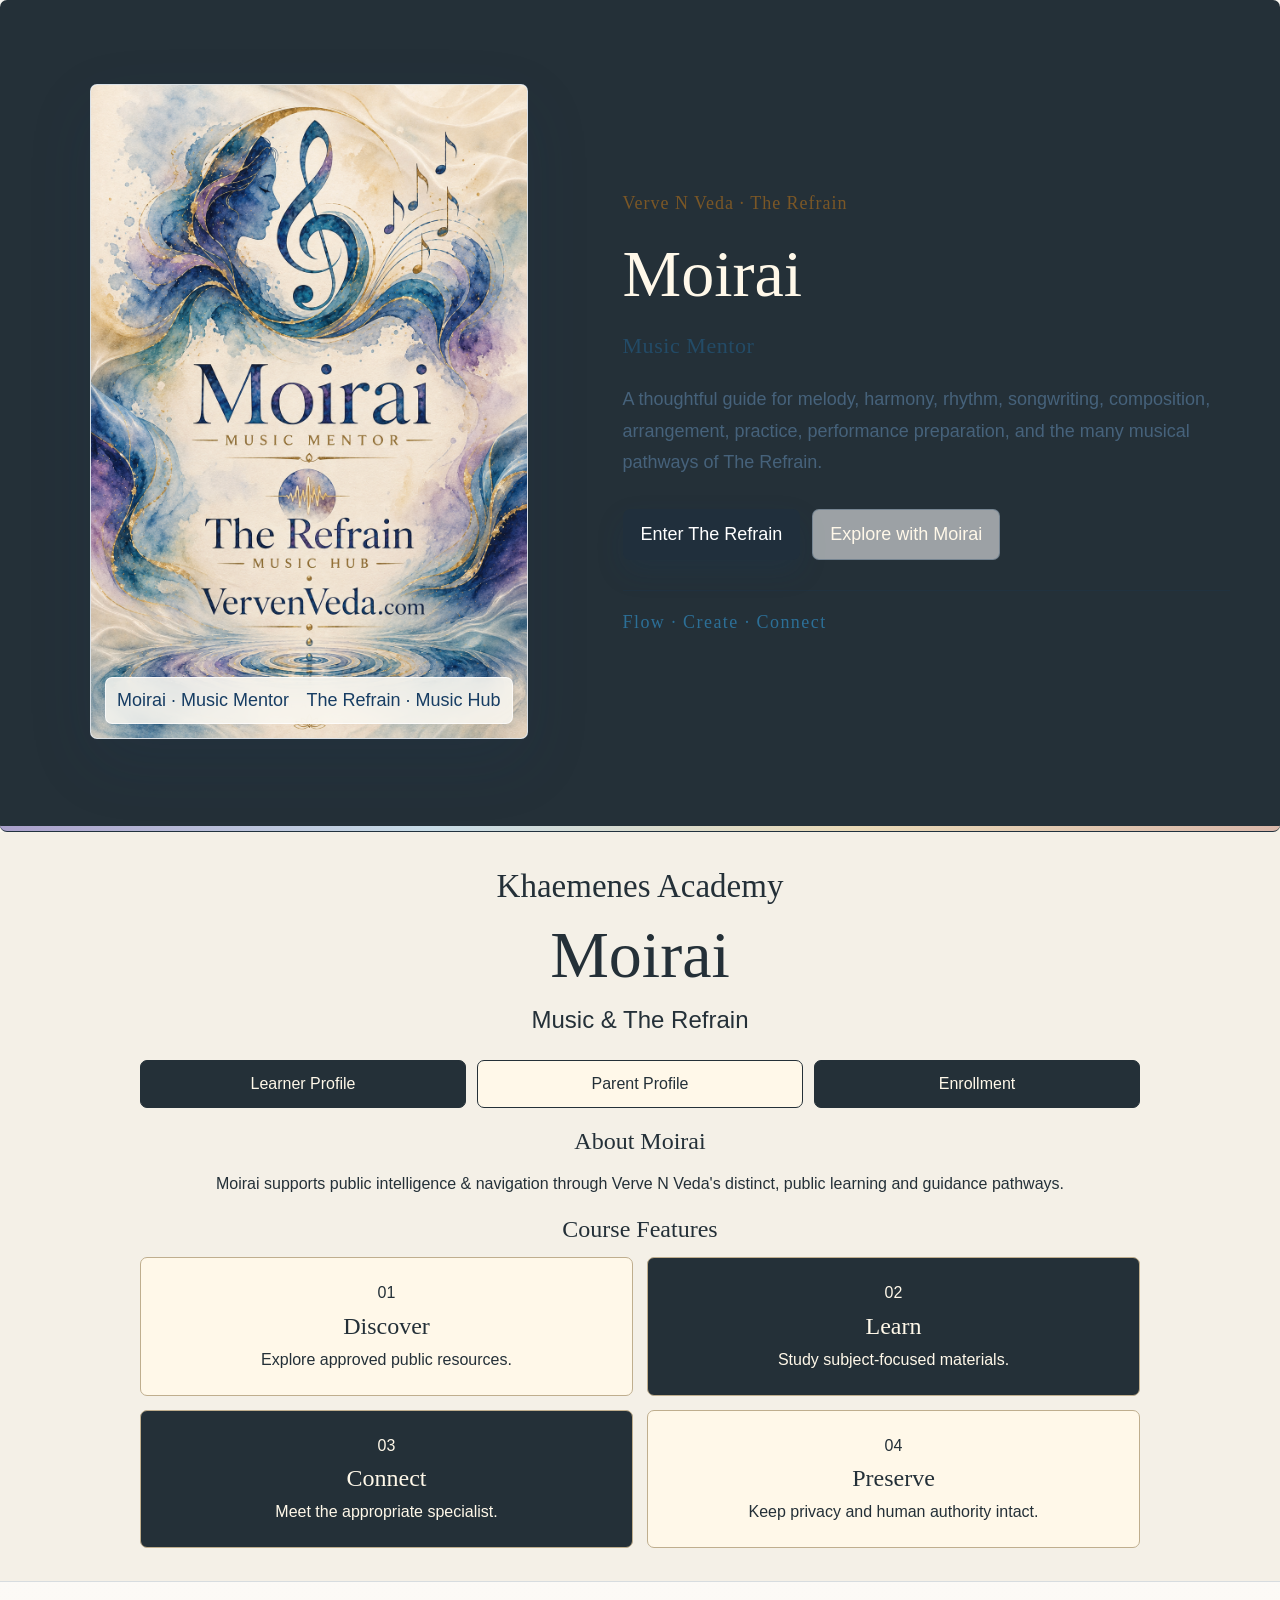
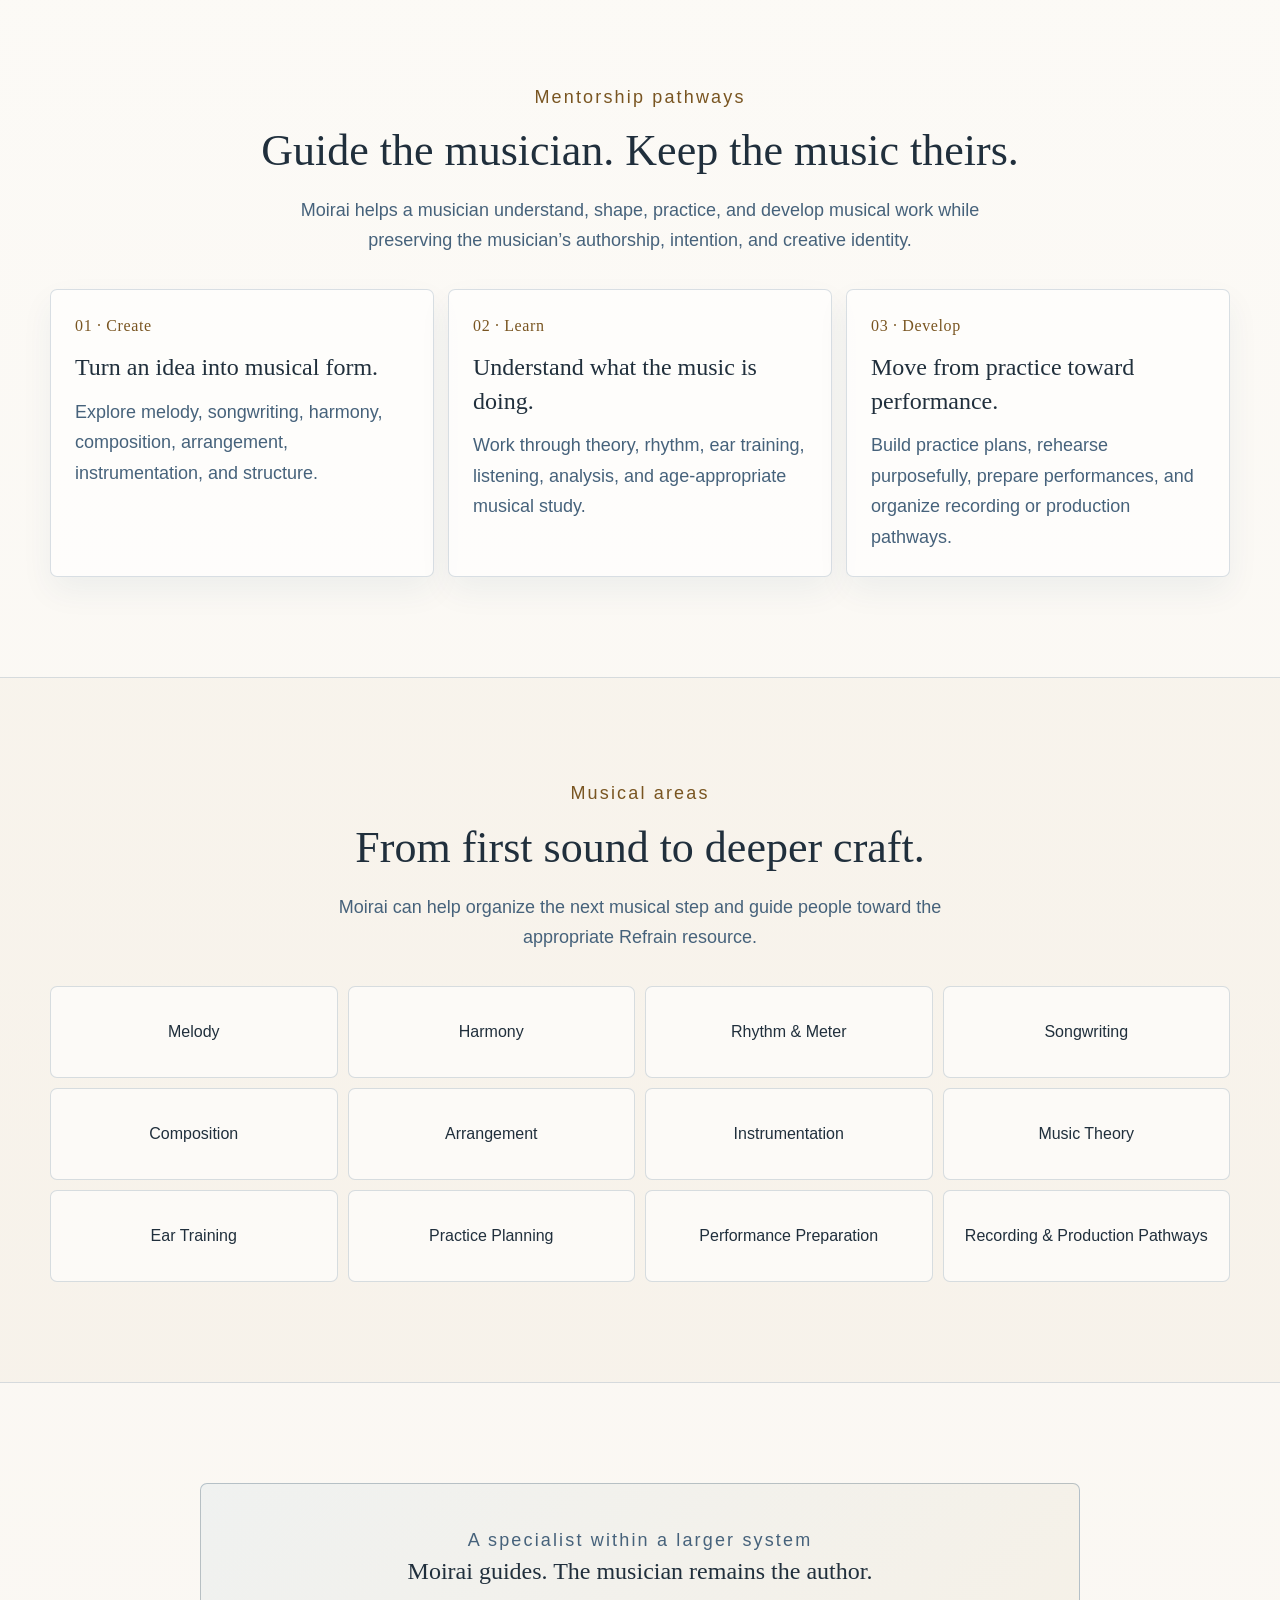
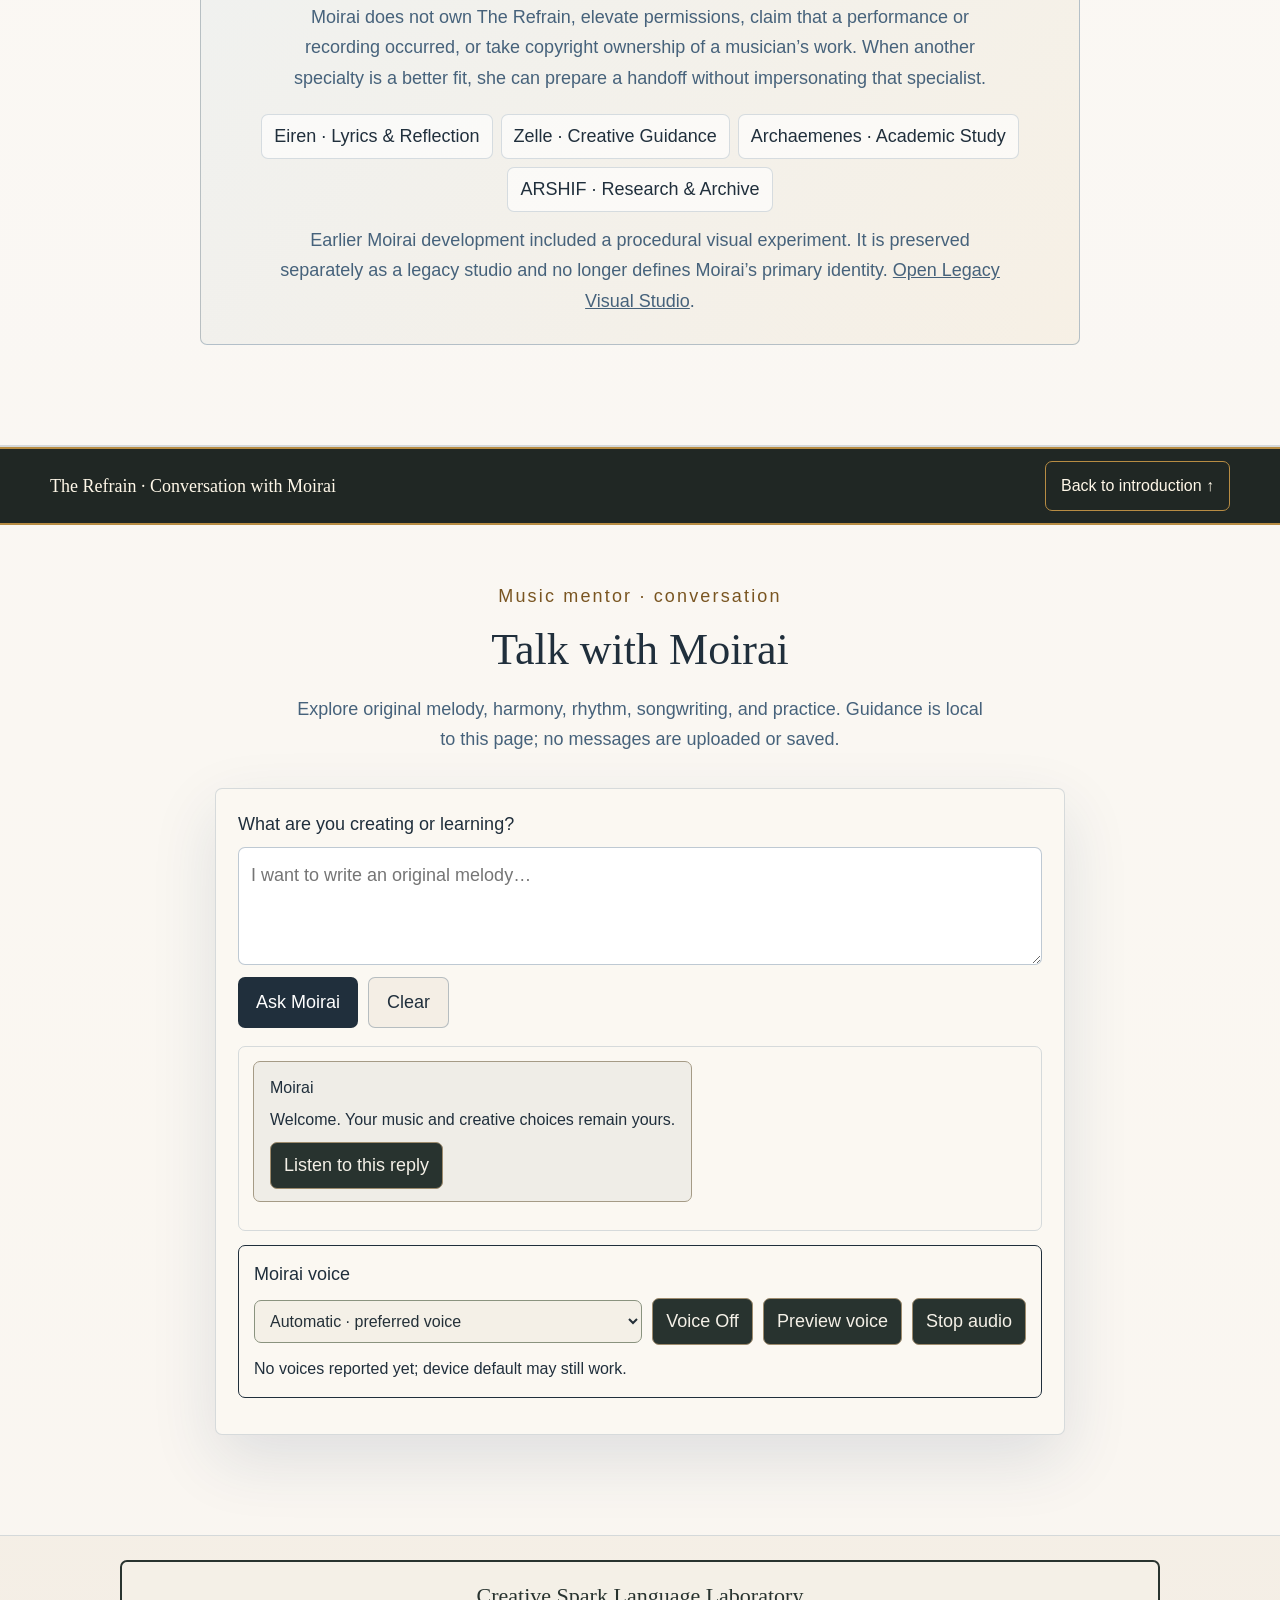
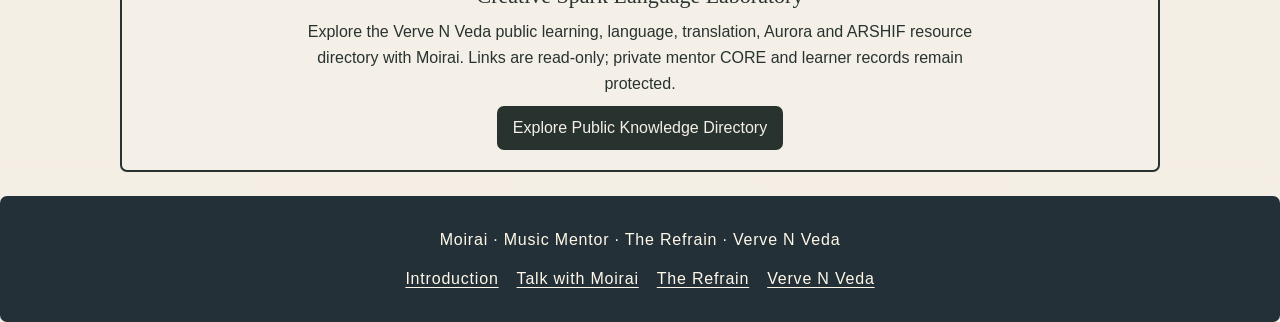
==== commit 1976c01c: "feat(mentor): align Moirai landing to Academy access and canonical tools" ====
--- a/index.html
+++ b/index.html
@@ -253,13 +253,35 @@
 footer{background:#173047;color:#f4eee5;font-size:16px}
 </style>
 <link rel="stylesheet" href="styles/moirai-landing-refinement-v1.css">
-</head>
+<style id="vnv-mentor-layout-v1">
+ .vnv-mentor-hero{background:#243038!important;color:#fff8e9!important;border-radius:7px!important}
+ .vnv-mentor-hero h1{font:400 clamp(40px,7vw,66px)/1.2 Cinzel,Georgia,serif!important;color:#fff8e9!important}
+ #vnv-mentor-landing-access{background:#f4f0e7;color:#243038;padding:33px 14px;font:400 16px/1.6 Nunito,Arial,sans-serif;text-align:center}
+ #vnv-mentor-landing-access *{box-sizing:border-box}#vnv-mentor-landing-access .vmla-inner{max-width:1000px;margin:auto}
+ #vnv-mentor-landing-access .vmla-kicker{font:400 33px/1.3 Cinzel,Georgia,serif;margin:0}
+ #vnv-mentor-landing-access h2{font:400 clamp(40px,7vw,66px)/1.2 Cinzel,Georgia,serif;margin:7px 0}
+ #vnv-mentor-landing-access .vmla-sub{font-size:24px;margin:0 0 20px}
+ #vnv-mentor-landing-access nav{display:grid;grid-template-columns:repeat(3,minmax(0,1fr));gap:11px;margin:20px 0}
+ #vnv-mentor-landing-access nav a{min-height:48px;display:grid;place-items:center;padding:10px;border:1px solid #243038;border-radius:7px;background:#243038;color:#fff8e9!important;text-decoration:none;font-size:16px}
+ #vnv-mentor-landing-access nav a:nth-child(2){background:#fff8e9;color:#243038!important}
+ #vnv-mentor-landing-access h3{font:400 24px Cinzel,Georgia,serif;margin:20px 0 7px}
+ #vnv-mentor-landing-access .vmla-grid{display:grid;grid-template-columns:repeat(2,minmax(0,1fr));gap:14px;margin-top:14px}
+ #vnv-mentor-landing-access article{padding:22px 12px;border:1px solid #bfae8e;border-radius:7px;background:#fff8e9;min-width:0}
+ #vnv-mentor-landing-access article:nth-child(2),#vnv-mentor-landing-access article:nth-child(3){background:#243038;color:#fff8e9}
+ #vnv-mentor-landing-access article h4{font:400 24px Cinzel,Georgia,serif;margin:7px 0}
+ #vnv-mentor-landing-access article p{margin:0;font-size:16px}
+ body:has(#vnvHeaderAutoPopulate) header.site-header:not(#vnvHeaderAutoPopulate){display:none!important}
+ body:has(#vnvHeaderAutoPopulate) .wrap>header:not(#vnvHeaderAutoPopulate){display:none!important}
+ footer{background:#243038!important;color:#fff8e9!important;text-align:center!important;border-radius:7px!important}footer a{color:#fff8e9!important}
+ #vnv-language-switch{display:none!important}
+ @media(max-width:600px){#vnv-mentor-landing-access nav{grid-template-columns:1fr}#vnv-mentor-landing-access .vmla-grid{gap:7px}#vnv-mentor-landing-access article{padding:12px 8px}}
+ </style></head>
 <body>
 <a class="skip-link" href="#main">Skip to content</a>
 
 
 <main id="main">
-  <section class="hero" id="moirai-introduction">
+  <section class="hero vnv-mentor-hero" id="moirai-introduction">
     <div class="wrap hero-grid">
       <figure class="art-card">
         <img src="assets/moirai-the-refrain.png" alt="Watercolor identity artwork for Moirai, Music Mentor, and The Refrain Music Hub">
@@ -285,6 +307,7 @@
       </div>
     </div>
   </section>
+<section id="vnv-mentor-landing-access"><div class="vmla-inner"><p class="vmla-kicker">Khaemenes Academy</p><h2>Moirai</h2><p class="vmla-sub">Music & The Refrain</p><nav aria-label="Academy access"><a href="https://vervenveda.com/Khaemenes_High.github.io/#student-portal">Learner Profile</a><a href="https://vervenveda.com/Khaemenes_High.github.io/#parent-portal">Parent Profile</a><a href="https://vervenveda.com/Khaemenes_Academy.github.io/family/enroll/">Enrollment</a></nav><h3>About Moirai</h3><p>Moirai supports public intelligence & navigation through Verve N Veda's distinct, public learning and guidance pathways.</p><h3>Course Features</h3><div class="vmla-grid"><article><span>01</span><h4>Discover</h4><p>Explore approved public resources.</p></article><article><span>02</span><h4>Learn</h4><p>Study subject-focused materials.</p></article><article><span>03</span><h4>Connect</h4><p>Meet the appropriate specialist.</p></article><article><span>04</span><h4>Preserve</h4><p>Keep privacy and human authority intact.</p></article></div></div></section>
 
   <section class="section section-alt" id="pathways">
     <div class="wrap">
@@ -412,5 +435,11 @@
 <script>VNV_TICKER.autoPopulate({label:"Moirai · Quick Links",max:14});</script>
 <script src="https://vervenveda.com/assets/vnv-333-ticker.js"></script>
 <script src="https://vervenveda.com/assets/vnv-ecosystem-toolbar.js"></script>
-</body>
+<script src="https://artist1970.github.io/creative-spark.github.io/language-laboratory/releases/mentor-language-hub-1.1.0.js" data-mentor-id="moirai" integrity="sha384-5/H8zMx3qlWdUBHXL/Xn/mPOl9AXHBY4d1w7nGOwU0jylHoO/mecz9aEjxRhQ6WY" crossorigin="anonymous" referrerpolicy="no-referrer" defer></script>
+<script src="creative-spark-mentor-language-v1.js"></script>
+<script src="creative-spark-language-request-v1.js"></script>
+<script>window.CreativeSparkMentorLanguage?.init("moirai");</script>
+<script defer src="https://vervenveda.com/assets/vnv-mentor-chat-shell-v1.js" data-mentor-id="moirai" data-mentor-name="Moirai" data-chat-root="#moirai-chat" data-chat-input="#moirai-message" data-chat-send="#moirai-ask" data-chat-clear="#moirai-clear" data-chat-answer="#moirai-answer"></script>
+<script id="vnv-mentor-class-tools-v1">window.KhaemenesClassToolsConfigV1={id:"mentor-moirai",match:()=>true,toggleLabel:"Tools",ariaLabel:"Academy and translator tools",tools:[{type:"link",label:"Learner",href:"https://vervenveda.com/Khaemenes_High.github.io/#student-portal"},{type:"link",label:"Parent",href:"https://vervenveda.com/Khaemenes_High.github.io/#parent-portal"},{type:"link",label:"Enroll",href:"https://vervenveda.com/Khaemenes_Academy.github.io/family/enroll/"},{type:"action",label:"Translate",action:"translate"},{type:"link",label:"Search",href:"https://vervenveda.com/PLERASearch.github.io/"},{type:"ecosystem-list",label:"Learn",filter:{category:"education",limit:8}},{type:"ecosystem-list",label:"Research",filter:{category:"research",limit:8}},{type:"help",label:"Help"}],help:{title:"Mentor Tools",paragraphs:["Explore official Academy access and approved public resources."]},actions:{translate:({root})=>{const panel=root.querySelector("#vnvClassToolsPanel");let box=panel.querySelector("[data-translate-control]");if(!box){box=document.createElement("div");box.className="vct-pop";box.dataset.translateControl="1";box.innerHTML='<h2>Translate this page</h2><label for="vmla-lang">Language</label> <select id="vmla-lang" style="width:100%;min-height:44px;font-size:16px;border-radius:7px"></select>';panel.append(box)}const api=window.VNVLanguage;if(!api){box.textContent="Translation unavailable";box.hidden=false;return}const select=box.querySelector("select");select.replaceChildren();for(const c of api.availableLanguages()){const o=document.createElement("option");o.value=c;o.textContent=c.toUpperCase();select.append(o)}select.value=api.getLanguage();select.onchange=()=>api.setLanguage(select.value,true);box.hidden=false}}};</script>
+<script src="https://vervenveda.com/assets/vnv-language.js" defer></script><script src="https://vervenveda.com/assets/vnv-class-tools-toolbar.js" defer></script></body>
 </html>
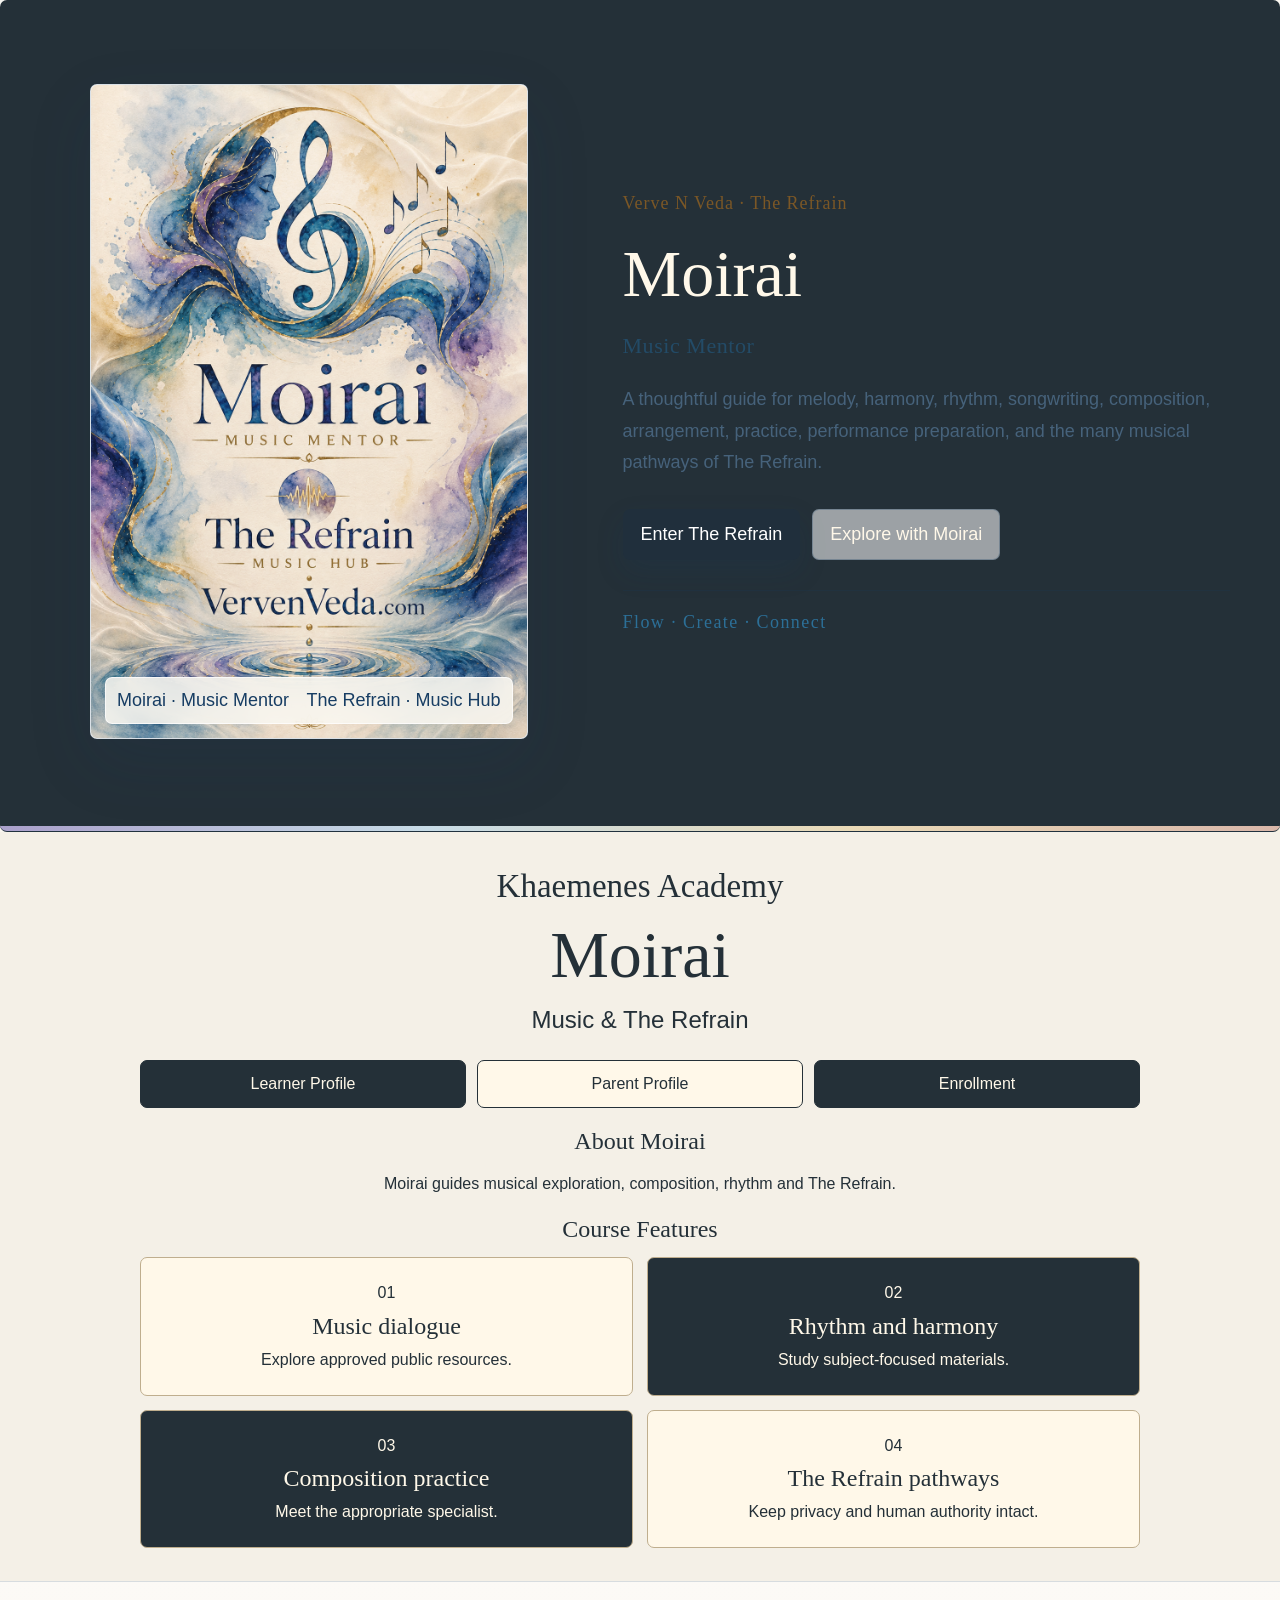
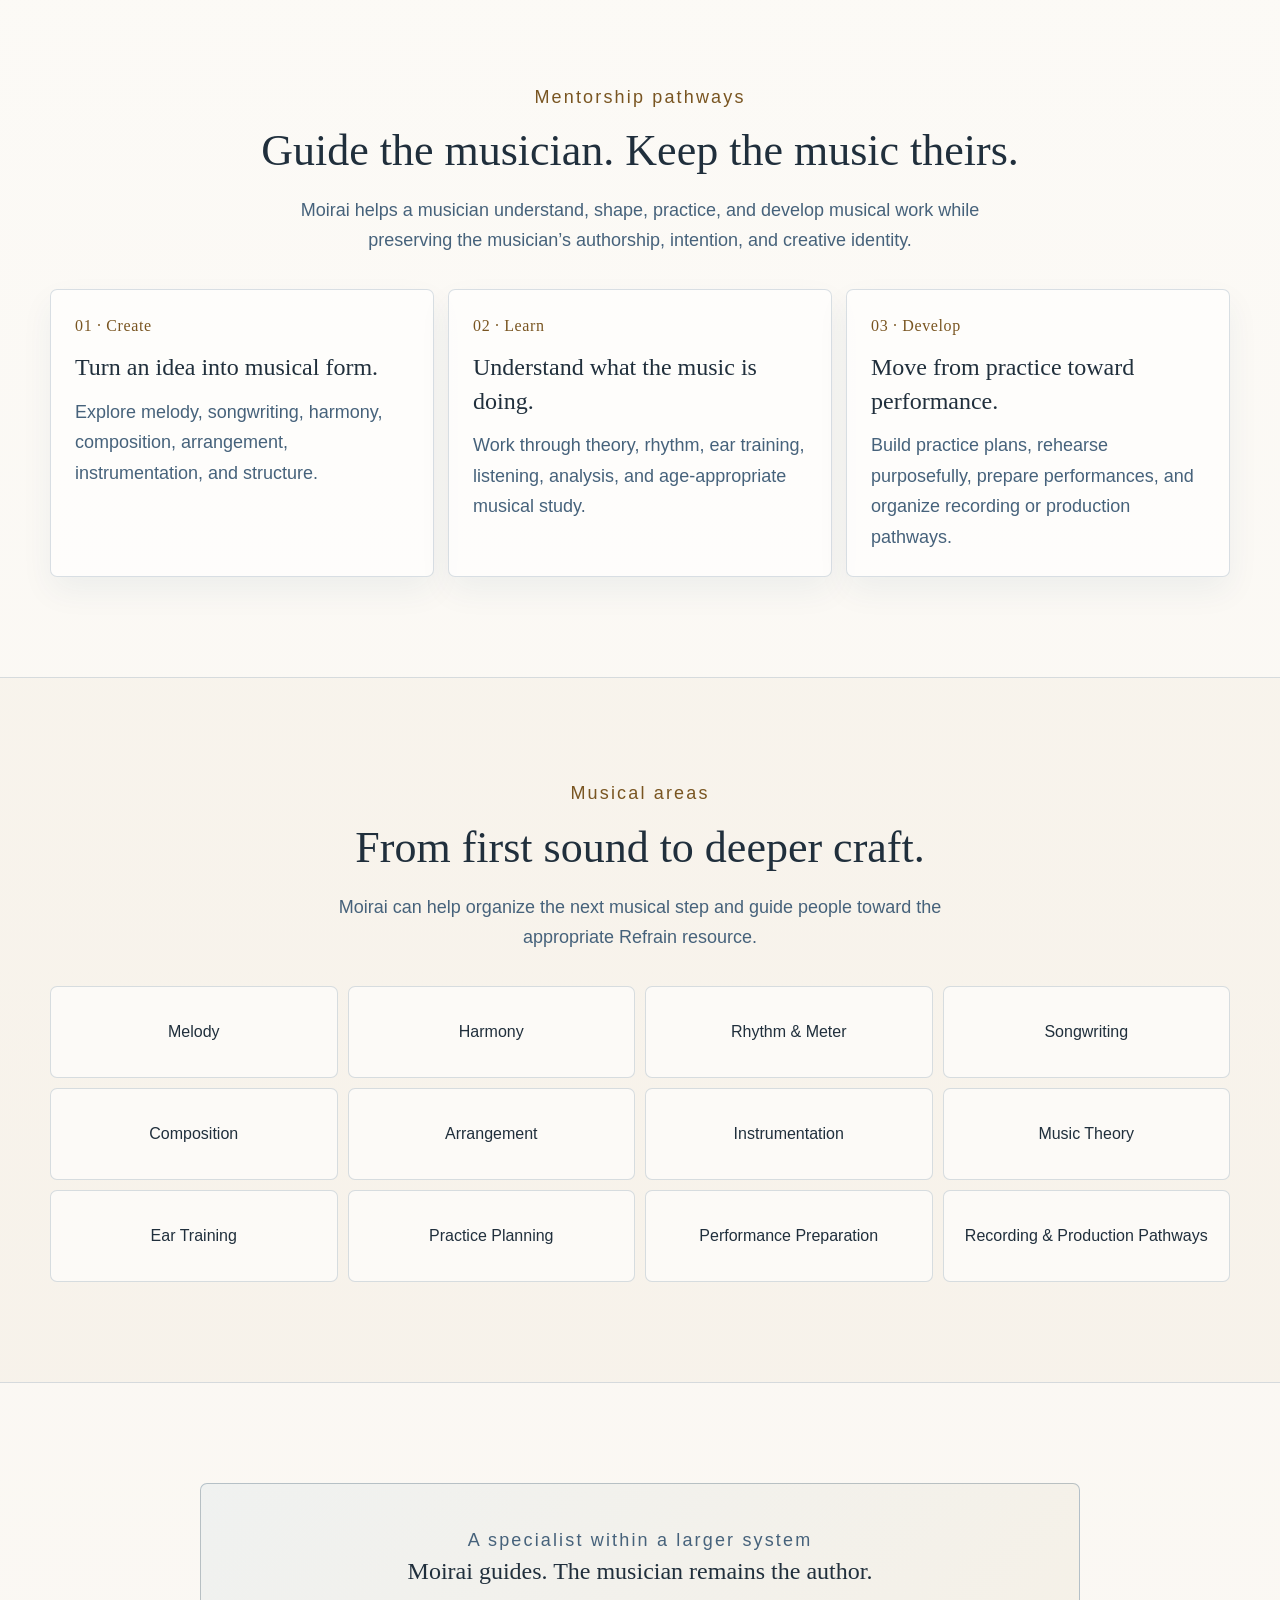
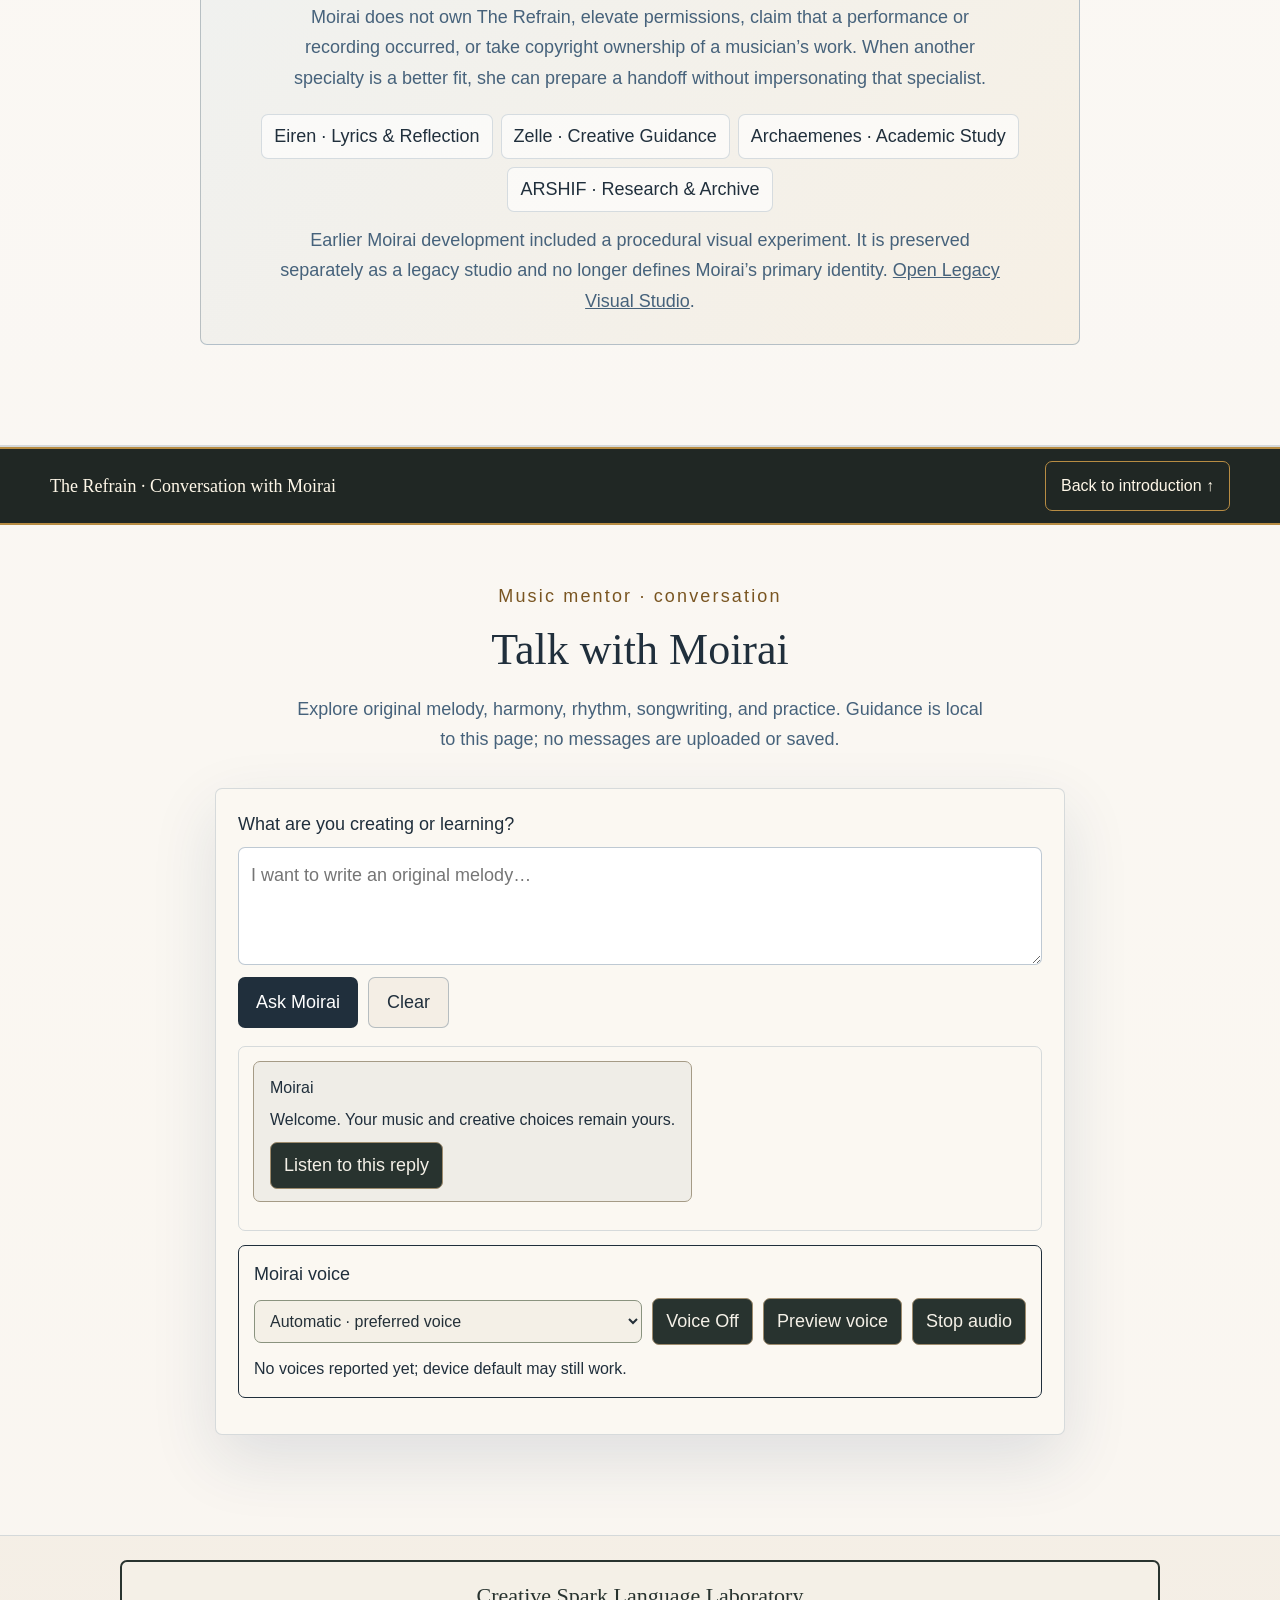
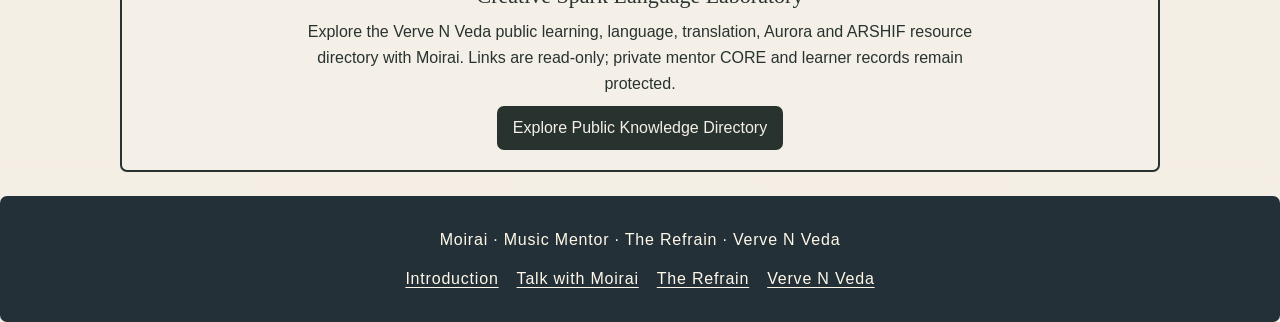
==== commit 00e80629: "refine(mentor): make four landing features subject-specific for Moirai.github.io" ====
--- a/index.html
+++ b/index.html
@@ -307,7 +307,7 @@
       </div>
     </div>
   </section>
-<section id="vnv-mentor-landing-access"><div class="vmla-inner"><p class="vmla-kicker">Khaemenes Academy</p><h2>Moirai</h2><p class="vmla-sub">Music & The Refrain</p><nav aria-label="Academy access"><a href="https://vervenveda.com/Khaemenes_High.github.io/#student-portal">Learner Profile</a><a href="https://vervenveda.com/Khaemenes_High.github.io/#parent-portal">Parent Profile</a><a href="https://vervenveda.com/Khaemenes_Academy.github.io/family/enroll/">Enrollment</a></nav><h3>About Moirai</h3><p>Moirai supports public intelligence & navigation through Verve N Veda's distinct, public learning and guidance pathways.</p><h3>Course Features</h3><div class="vmla-grid"><article><span>01</span><h4>Discover</h4><p>Explore approved public resources.</p></article><article><span>02</span><h4>Learn</h4><p>Study subject-focused materials.</p></article><article><span>03</span><h4>Connect</h4><p>Meet the appropriate specialist.</p></article><article><span>04</span><h4>Preserve</h4><p>Keep privacy and human authority intact.</p></article></div></div></section>
+<section id="vnv-mentor-landing-access"><div class="vmla-inner"><p class="vmla-kicker">Khaemenes Academy</p><h2>Moirai</h2><p class="vmla-sub">Music & The Refrain</p><nav aria-label="Academy access"><a href="https://vervenveda.com/Khaemenes_High.github.io/#student-portal">Learner Profile</a><a href="https://vervenveda.com/Khaemenes_High.github.io/#parent-portal">Parent Profile</a><a href="https://vervenveda.com/Khaemenes_Academy.github.io/family/enroll/">Enrollment</a></nav><h3>About Moirai</h3><p>Moirai guides musical exploration, composition, rhythm and The Refrain.</p><h3>Course Features</h3><div class="vmla-grid"><article><span>01</span><h4>Music dialogue</h4><p>Explore approved public resources.</p></article><article><span>02</span><h4>Rhythm and harmony</h4><p>Study subject-focused materials.</p></article><article><span>03</span><h4>Composition practice</h4><p>Meet the appropriate specialist.</p></article><article><span>04</span><h4>The Refrain pathways</h4><p>Keep privacy and human authority intact.</p></article></div></div></section>
 
   <section class="section section-alt" id="pathways">
     <div class="wrap">
